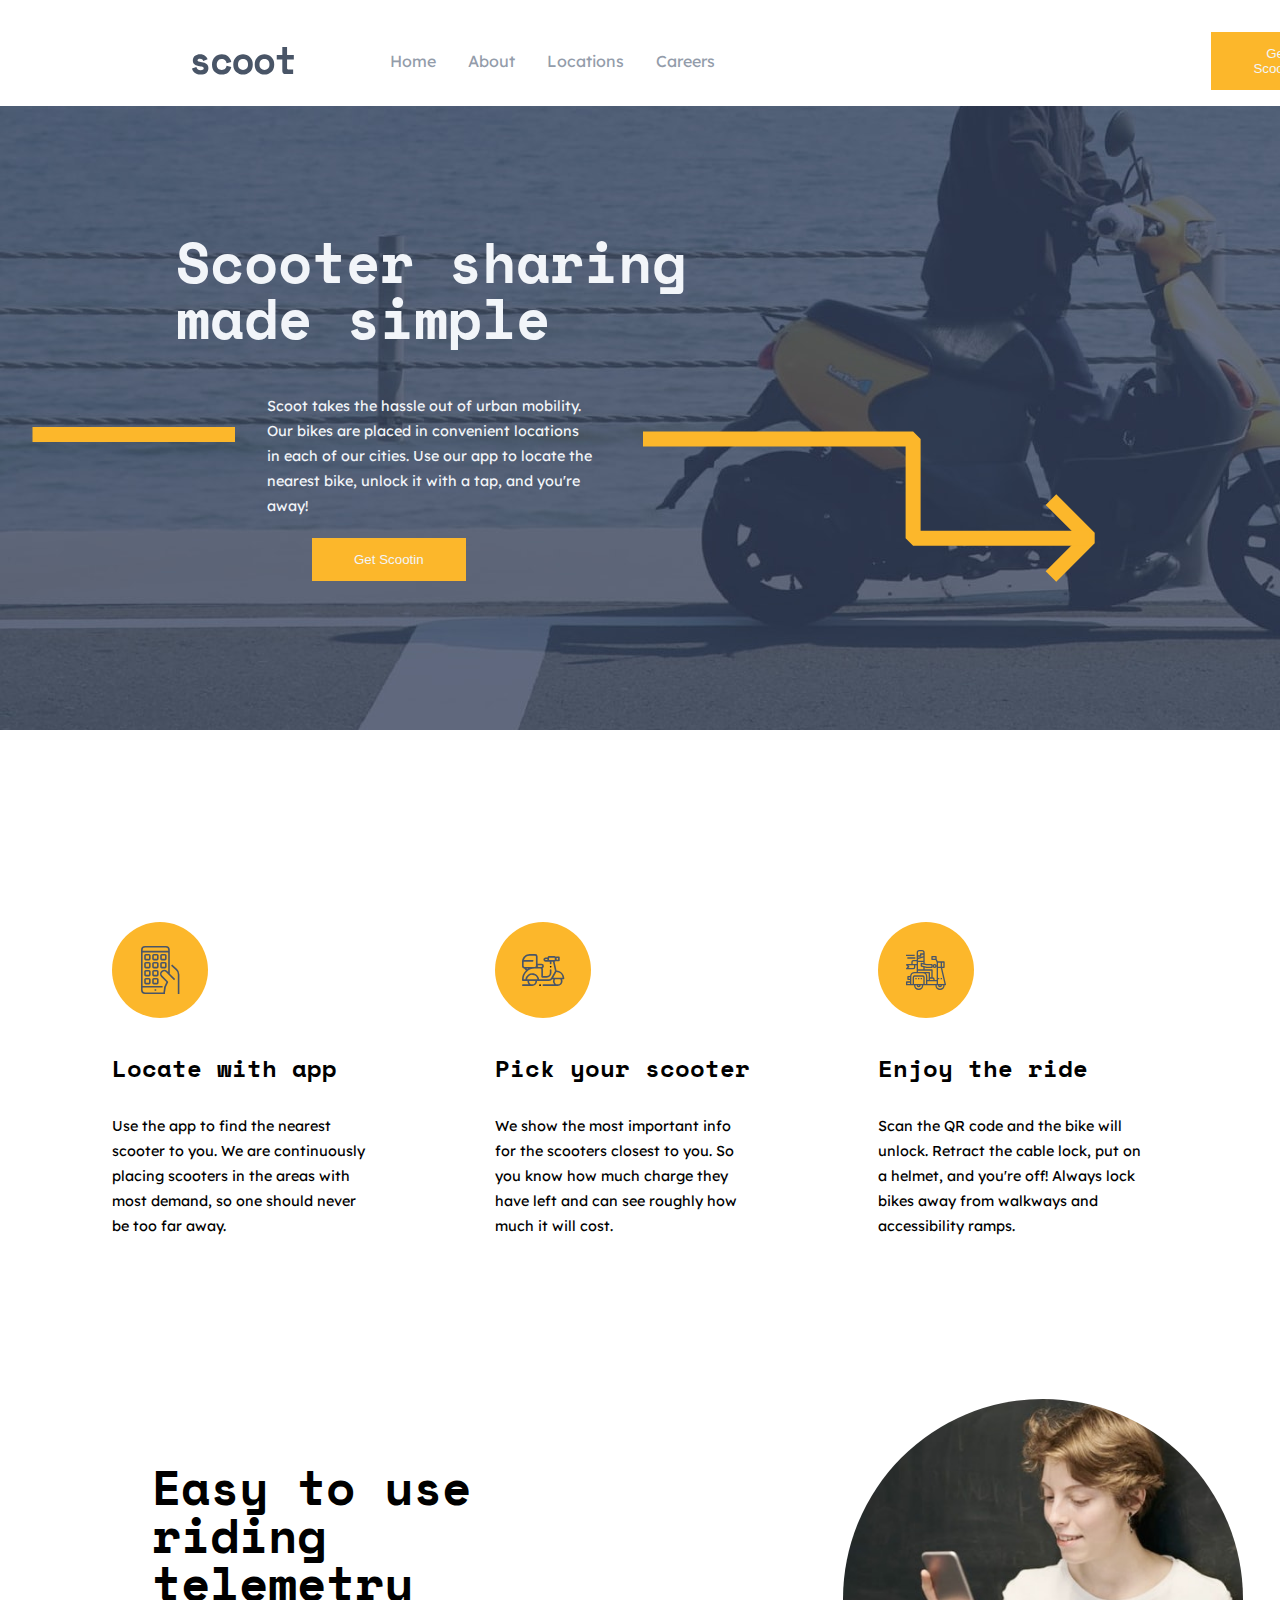
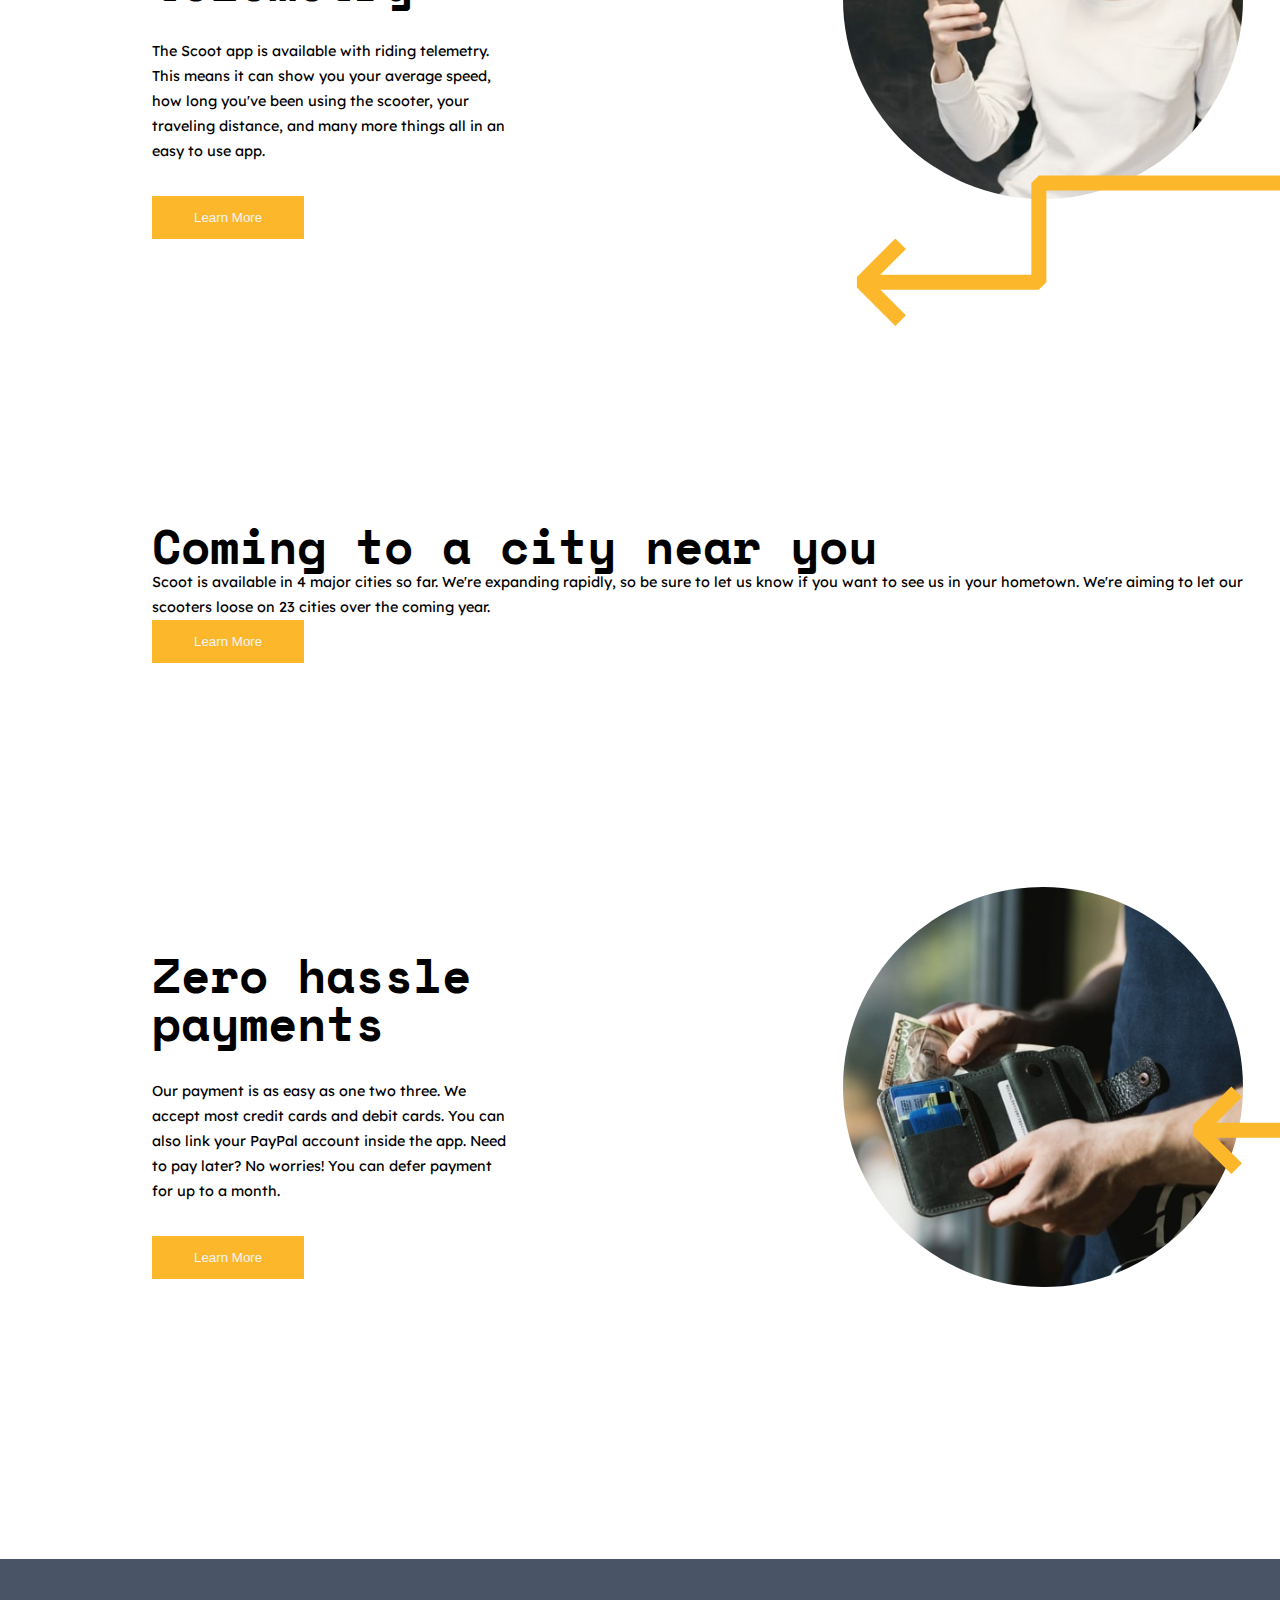
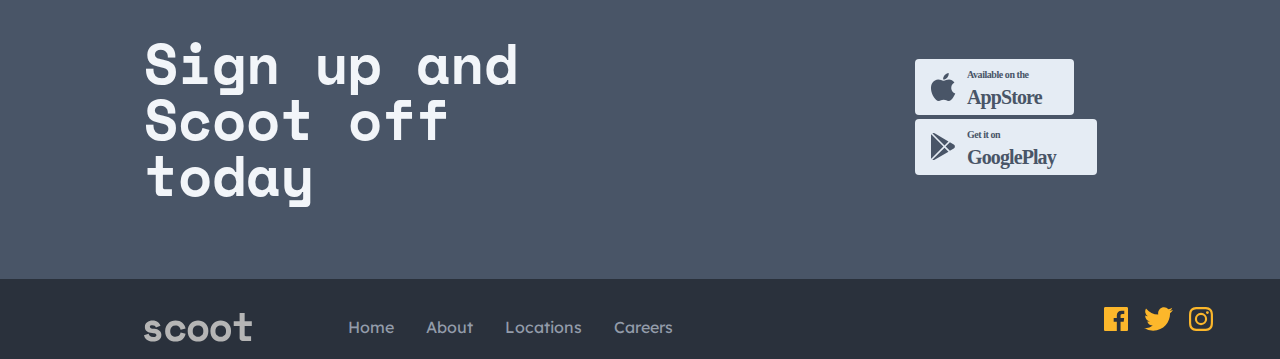
==== index.html @ 96909dad "Continue building Benefits Section" ====
<!DOCTYPE html>
<html lang="en">
  <head>
    <meta charset="UTF-8" />
    <meta name="viewport" content="width=device-width, initial-scale=1.0" />
    <link rel="stylesheet" href="css/style.css" />

    <link
      rel="icon"
      type="image/png"
      sizes="32x32"
      href="./images/favicon-32x32.png"
    />

    <title>Frontend Mentor | Scoot</title>
  </head>
  <body>
    <div class="navigation-container">
      <img src="./assets/logo.svg" alt="logo" />
      <nav>
        <ul>
          <li><a href="index.html">Home</a></li>
          <li><a href="about.html">About</a></li>
          <li><a href="locations.html">Locations</a></li>
          <li><a href="careers.html">Careers</a></li>
        </ul>
      </nav>
      <button>Get Scootin'</button>
    </div>

    <header class="home-page-header">
      <h1>Scooter sharing made simple</h1>

      <div class="steps-paragraph">
        <img class="steps-line" src="./assets/patterns/line.svg" alt="line" />

        <p>
          Scoot takes the hassle out of urban mobility. Our bikes are placed in
          convenient locations in each of our cities. Use our app to locate the
          nearest bike, unlock it with a tap, and you&apos;re away!
        </p>

        <img
          class="steps-arrow"
          src="./assets/patterns/right-arrow.svg"
          alt="right arrow"
        />
      </div>

      <button>Get Scootin</button>

      <img
        class="steps-circles"
        src="./assets/patterns/white-circles.svg"
        alt=""
      />
    </header>

    <section class="steps-section">
      <div class="section-cards">
        <div class="card-1">
          <div class="steps-icon">
            <img src="./assets/icons/locate.svg" alt="locate icon" />
          </div>
          <h4>Locate with app</h4>
          <p>
            Use the app to find the nearest scooter to you. We are continuously
            placing scooters in the areas with most demand, so one should never
            be too far away.
          </p>
        </div>
        <div class="card-2">
          <div class="steps-icon">
            <img src="./assets/icons/scooter.svg" alt="scooter icon" />
          </div>
          <h4>Pick your scooter</h4>
          <p>
            We show the most important info for the scooters closest to you. So
            you know how much charge they have left and can see roughly how much
            it will cost.
          </p>
        </div>
        <div class="card-3">
          <div class="steps-icon">
            <img src="./assets/icons/ride.svg" alt="ride icon" />
          </div>
          <h4>Enjoy the ride</h4>
          <p>
            Scan the QR code and the bike will unlock. Retract the cable lock,
            put on a helmet, and you&apos;re off! Always lock bikes away from
            walkways and accessibility ramps.
          </p>
        </div>
      </div>
    </section>

    <section class="benefits-section">
      <div class="benefit-1">
        <div class="text-left">
          <h2>Easy to use riding telemetry</h2>
          <p>
            The Scoot app is available with riding telemetry. This means it can
            show you your average speed, how long you've been using the scooter,
            your traveling distance, and many more things all in an easy to use
            app.
          </p>
          <button class="benefits-btn">Learn More</button>
        </div>

        <div class="benefits-image-right">
          <img src="./assets/images/telemetry.jpg" alt="Woman using app" />
          <img src="./assets/patterns/circle.svg" alt="" />
        </div>
      </div>

      <div class="benefits-arrow-icon-1">
        <img src="./assets/patterns/left-downward-arrow.svg" alt="Arrow Icon" />
      </div>

      <div class="benefit-2">
        <div class="benefits-image-left"></div>

        <div class="text-right">
          <h2>Coming to a city near you</h2>
          <p>
            Scoot is available in 4 major cities so far. We&apos;re expanding
            rapidly, so be sure to let us know if you want to see us in your
            hometown. We&apos;re aiming to let our scooters loose on 23 cities
            over the coming year.
          </p>
          <button class="benefits-btn">Learn More</button>
        </div>
      </div>
      <div class="benefit-3">
        <div class="text-left">
          <h2>Zero hassle payments</h2>
          <p>
            Our payment is as easy as one two three. We accept most credit cards
            and debit cards. You can also link your PayPal account inside the
            app. Need to pay later? No worries! You can defer payment for up to
            a month.
          </p>
          <button class="benefits-btn">Learn More</button>
        </div>

        <div class="benefits-image-right">
          <img src="./assets/images/payments.jpg" alt="Money in wallet" />
          <img src="./assets/patterns/circle.svg" alt="" />
        </div>
      </div>

      <div class="benefits-arrow-icon-3">
        <img src="./assets/patterns/left-downward-arrow.svg" alt="Arrow Icon" />
      </div>
    </section>

    <section class="sign-up-section">
      <h1>Sign up and Scoot off today</h1>
      <div class="sign-up-links">
        <img src="./assets/icons/app-store.svg" alt="Apple App Store" />
        <img src="./assets/icons/google-play.svg" alt="Google Play" />
      </div>
    </section>

    <footer>
      <div class="footer-navigation-container">
        <img src="./assets/logo.svg" class="filter-white" alt="logo" />

        <div class="footer-nav">
          <ul>
            <li><a href="index.html">Home</a></li>
            <li><a href="about.html">About</a></li>
            <li><a href="locations.html">Locations</a></li>
            <li><a href="careers.html">Careers</a></li>
          </ul>
        </div>
      </div>

      <div class="social">
        <img src="./assets/icons/facebook.svg" alt="facebook" />
        <img src="./assets/icons/twitter.svg" alt="twitter" />
        <img src="./assets/icons/instagram.svg" alt="instagram" />
      </div>
    </footer>
  </body>
</html>

<!-- https://rspatz.github.io/scoot-multi-page-website/ -->
---- css/style.css ----
* {
  margin: 0;
  padding: 0;
}

:root {
  --yellow: #fcb72b;
  --dark-navy: #495567;
  --dim-grey: #939caa;
  --light-grey: #e5ecf4;
  --snow: #f2f5f9;
  --light-yellow: #fff4df;
}

/* Fonts */
@font-face {
  font-family: 'SpaceMono-Bold';
  src: url('../fonts/Space_Mono/SpaceMono-Bold.ttf');
  format: 'true-type';
}

@font-face {
  font-family: 'LexendDeca-Regular';
  src: url('../fonts/Lexend_Deca/static/LexendDeca-Regular.ttf');
  format: 'true-type';
}

/* Base Styles */
h1 {
  font-family: 'SpaceMono-Bold';
  font-size: 3.5rem;
  line-height: 3.5rem;
  character-spacing: -0.15625rem;
  color: var(--snow);
}

h2 {
  font-family: 'SpaceMono-Bold';
  font-size: 3rem;
  line-height: 3rem;
  character-spacing: -0.13375rem;
}

h3 {
  font-family: 'SpaceMono-Bold';
  font-size: 2.5rem;
  line-height: 3rem;
  character-spacing: -0.111875rem;
}

h4 {
  font-family: 'SpaceMono-Bold';
  font-size: 1.5rem;
  line-height: 1.75rem;
  character-spacing: -0.066875rem;
}

p {
  font-family: 'LexendDeca-Regular';
  font-size: 0.9rem;
  line-height: 1.5625rem;
}

/* Buttons */
button {
  background-color: var(--yellow);
  border: 2px solid var(--yellow);
  padding: 0.75rem 2.5rem;
  color: var(--snow);
  transition: all 0.35s;
}

button:hover {
  background-color: #fff;
  border: 2px solid var(--yellow);
  color: var(--yellow);
}

/* Navigation */
.navigation-container {
  display: flex;
  width: 80%;
  margin: 2rem 8rem 1rem 12rem;
  align-items: center;
}

.navigation-container img {
  width: 10%;
  height: 2%;
}

nav ul {
  display: flex;
  width: 90%;
  margin: 0 30rem 0 5rem;
  list-style-type: none;
}

nav a {
  font-family: 'LexendDeca-Regular';
  margin: 0 1rem;
  text-decoration: none;
  color: var(--dim-grey);
}

/* Header: Home Page */
.home-page-header {
  height: 35rem;
  padding: 2rem;
  background: url('../assets/images/home-hero-desktop.jpg') no-repeat 0 0;
  background-position: center;
  background-color: var(--dark-navy);
  overflow: hidden;
}

.home-page-header h1 {
  width: 45%;
  margin: 6rem 0 0 9rem;
}

.home-page-header p {
  height: 0;
  width: 27%;
  margin: 0 0 0 2rem;
  padding: 0;
  color: var(--snow);
}

.steps-paragraph {
  display: flex;
  align-items: center;
  margin: 3rem 0 0 0;
  border: 0;
  height: 0;
}

header button {
  margin: 9rem 0 0 17.5rem;
}

/* About Header */
.about-header {
  display: flex;
  align-items: center;
  padding-left: 12rem;
  height: 10rem;
  background: url('../assets/images/about-hero-desktop.jpg') no-repeat 0 0;
  background-position: center;
  background-color: var(--dark-navy);
  overflow: hidden;
}

.about-header .steps-circles {
  margin: 0 0 0 62rem;
}

/* Careers Header */
.careers-header {
  display: flex;
  align-items: center;
  padding-left: 12rem;
  height: 10rem;
  background: url('../assets/images/careers-locations-hero-desktop.jpg')
    no-repeat 0 0;
  background-position: center;
  background-color: var(--dark-navy);
  overflow: hidden;
}

.careers-header .steps-circles {
  margin: 0 0 0 59rem;
}

/* Locations Header */
.locations-header {
  display: flex;
  align-items: center;
  padding-left: 12rem;
  height: 10rem;
  background: url('../assets/images/careers-locations-hero-desktop.jpg')
    no-repeat 0 0;
  background-position: center;
  background-color: var(--dark-navy);
  overflow: hidden;
}

.locations-header .steps-circles {
  margin: 0 0 0 55rem;
}

/* Steps Section */
.steps-section {
  margin: 10rem 0 10rem 7rem;
}

.section-cards {
  display: flex;
}

.steps-icon {
  margin: 2rem 0;
}

.section-cards h4 {
  margin: 2rem 0;
}

.section-cards p {
  width: 67%;
}

/* Benefits Section */
.benefits-section {
  width: 90%;
  margin: 10rem 20rem 10rem 9.5rem;
  overflow: hidden;
  height: 95rem;
}

.text-left {
  width: 100%;
  margin: 4rem 5rem 0 0;
}

.text-left h2 {
  width: 70%;
}

.text-left p {
  width: 58%;
  margin: 2rem 0;
}

.benefits-btn {
  margin-bottom: 2rem;
}

.benefit-1,
.benefit-2,
.benefit-3 {
  display: flex;
}

.benefit-2,
.benefit-3 {
  margin-top: 12rem;
}

.benefits-image-right {
  display: flex;
  width: 40%;
}

.benefits-image-right img {
  height: 25rem;
  border-radius: 50%;
  margin: 0 3rem;
  margin-left: 0;
}

.benefits-arrow-icon-1 {
  position: relative;
  margin: -6rem 0 0 44rem;
}

/* .benefits-arrow-icon-2 {
  position: relative;
  margin: -6rem 0 0 44rem;
} */

.benefits-arrow-icon-3 {
  position: relative;
  margin: -18rem 0 0 65rem;
}

/* Arrows */
.steps-arrow {
  margin: 14rem 0 0 3rem;
}

.steps-line {
  margin-top: 5rem;
}

/* Circles */
.steps-circles {
  margin: 0 0 0 83rem;
  height: 3rem;
}

/* Sign-Up Section */
.sign-up-section {
  display: flex;
  align-items: center;
  height: 20rem;
  margin-top: 15rem;
  background: var(--dark-navy);
}

.sign-up-section h1 {
  width: 39%;
  margin: 0 18rem 0 9rem;
}

.sign-up-section img {
  margin-right: 1rem;
}

/* Footer */
footer {
  display: flex;
  align-items: center;
  height: 5rem;
  background-color: #2a313c;
}

.footer-navigation-container {
  display: flex;
  width: 75%;
  margin: 2rem 0 1rem 9rem;
  align-items: center;
}

.footer-nav ul {
  display: flex;
  width: 90%;
  margin: 0 25rem 0 5rem;
  list-style-type: none;
}

.footer-nav a {
  font-family: 'LexendDeca-Regular';
  margin: 0 1rem;
  text-decoration: none;
  color: var(--dim-grey);
}

.filter-white {
  filter: invert(99%) sepia(14%) saturate(1%) hue-rotate(178deg)
    brightness(103%) contrast(100%);
}

.social {
  display: flex;
  height: 1.5rem;
}

.social img {
  margin-right: 1rem;
}
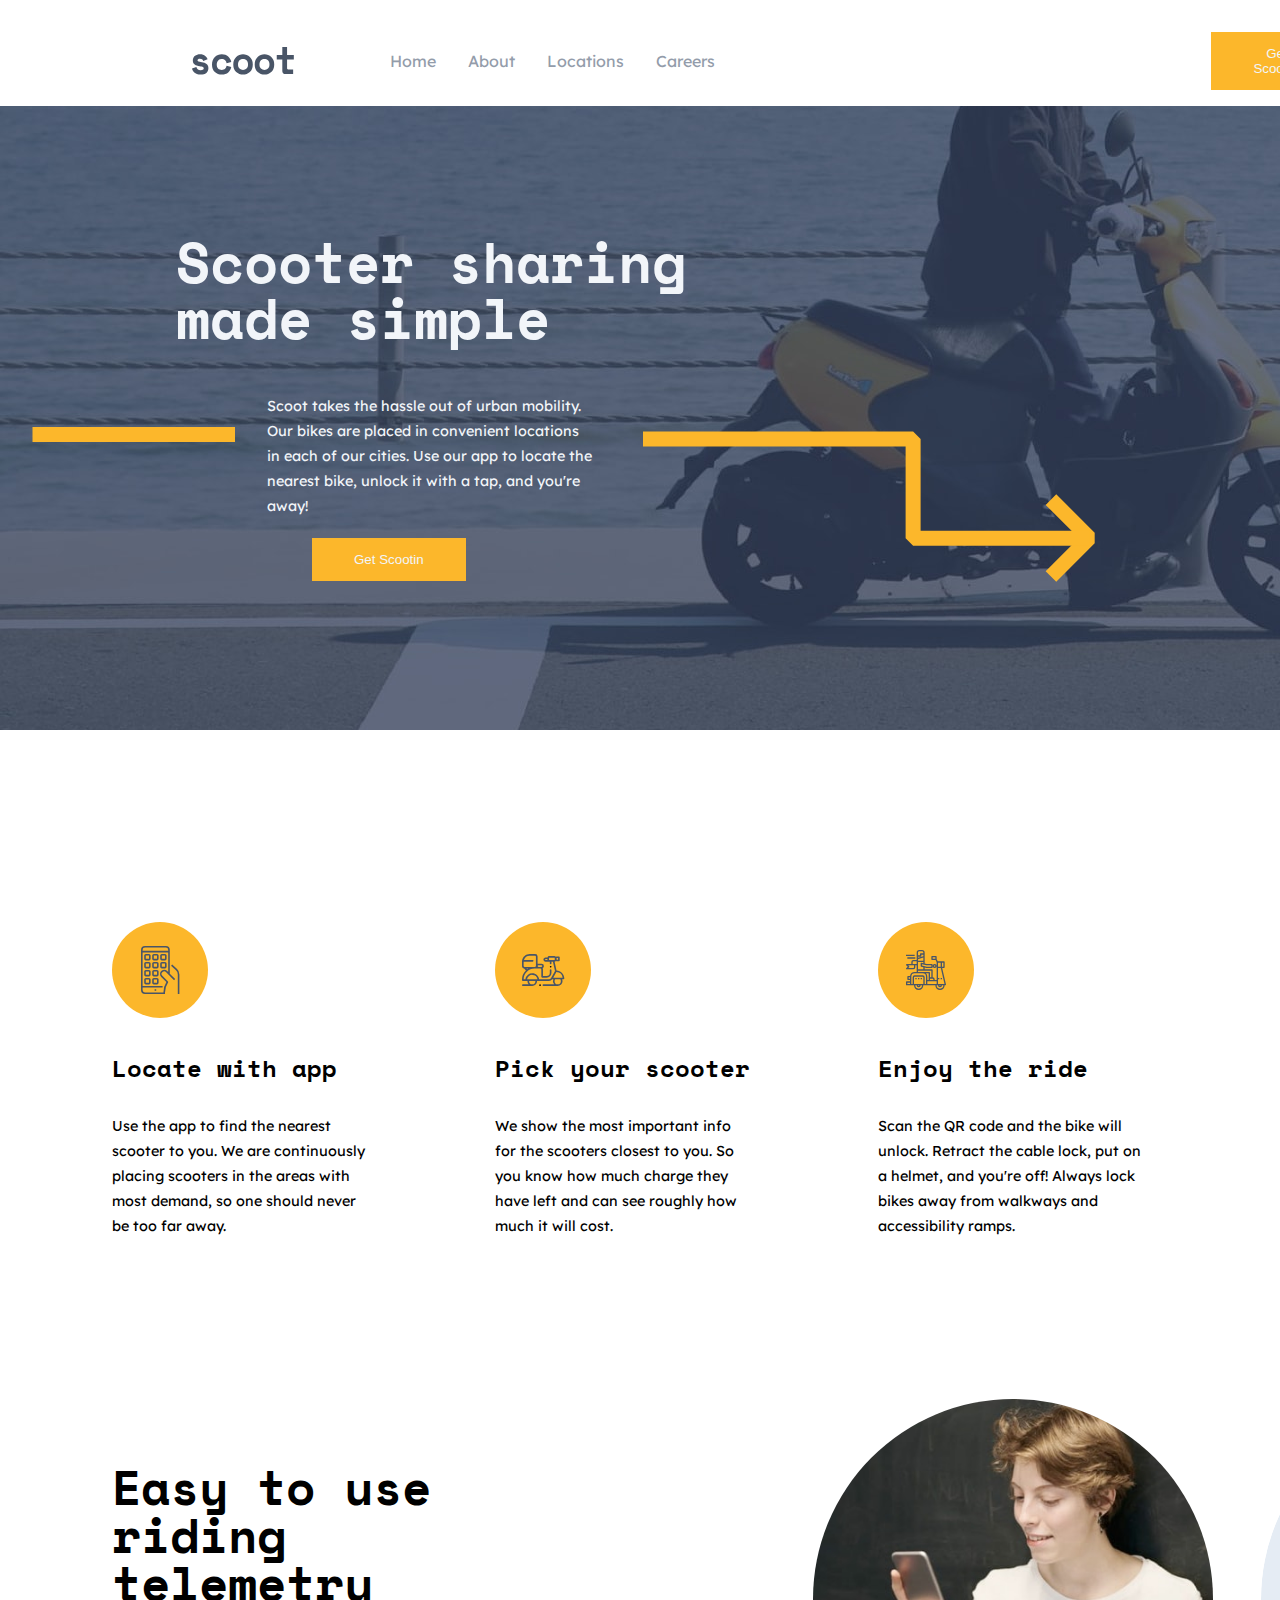
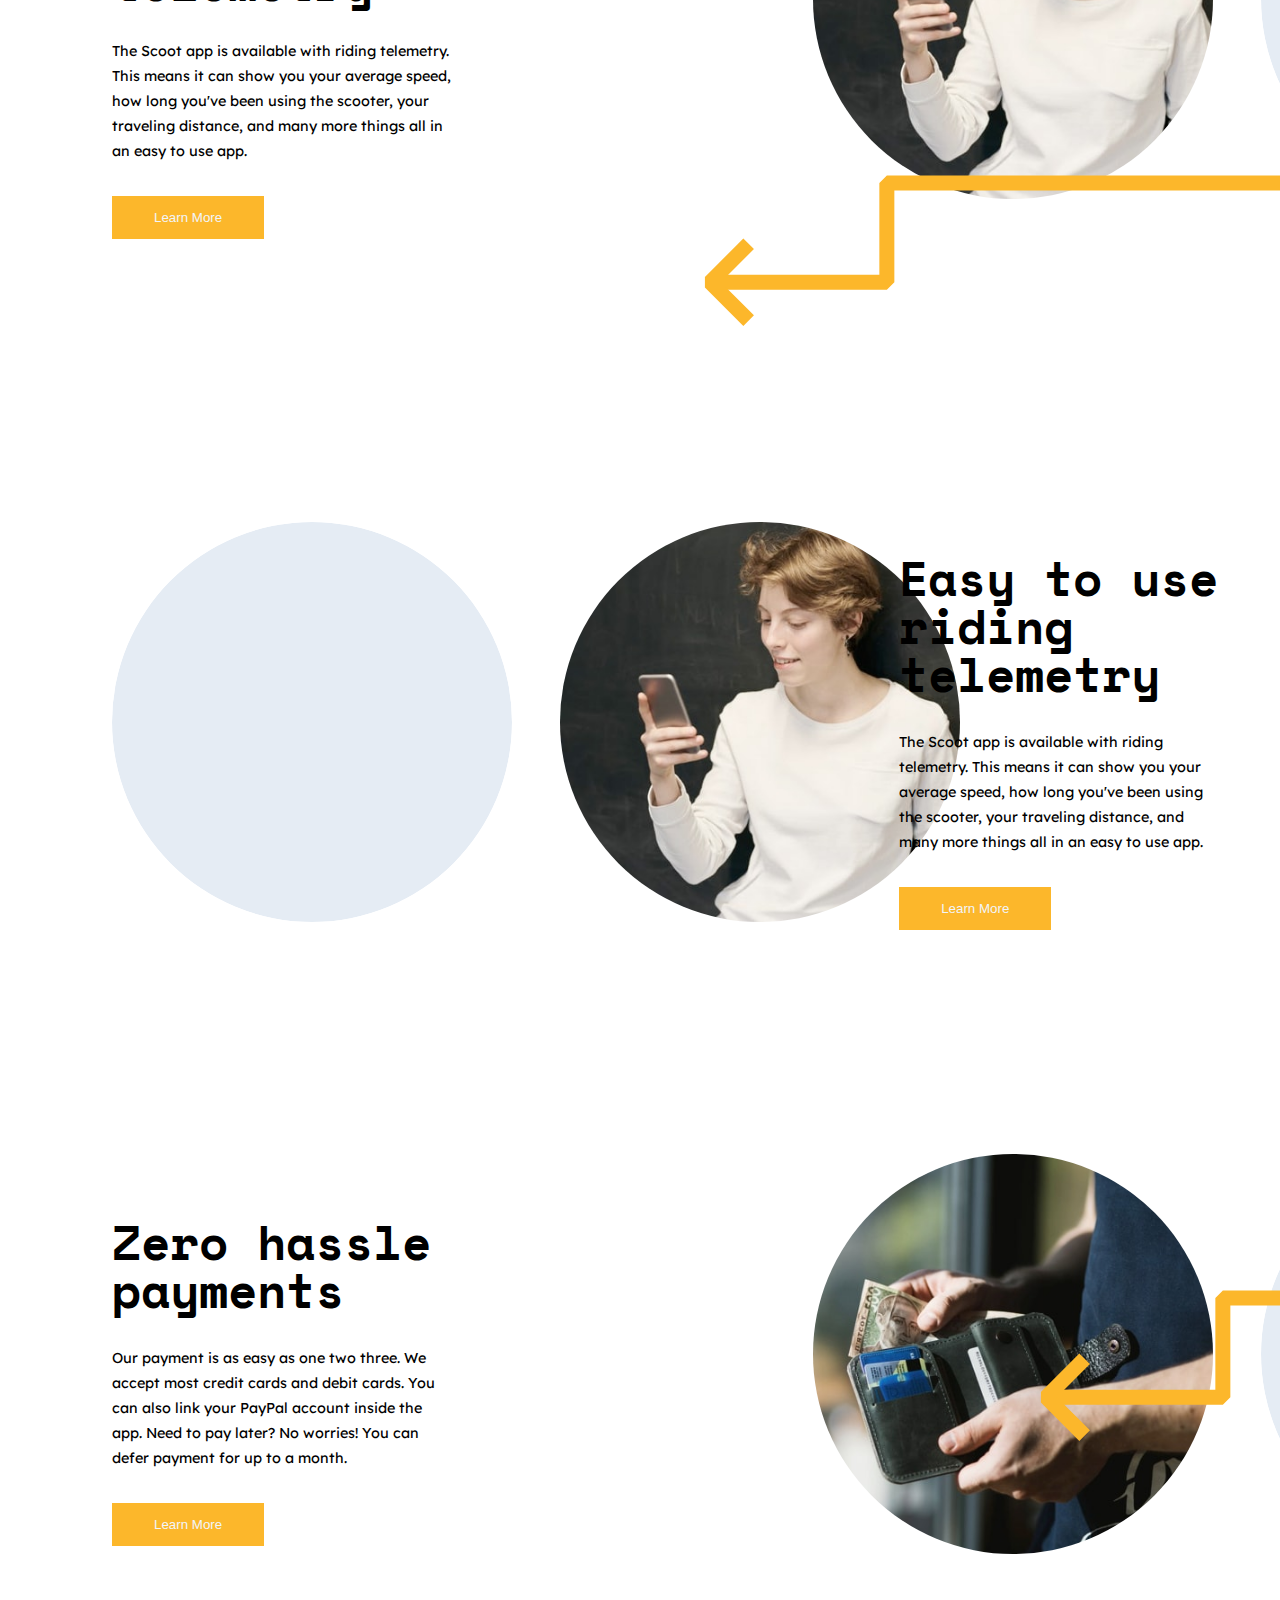
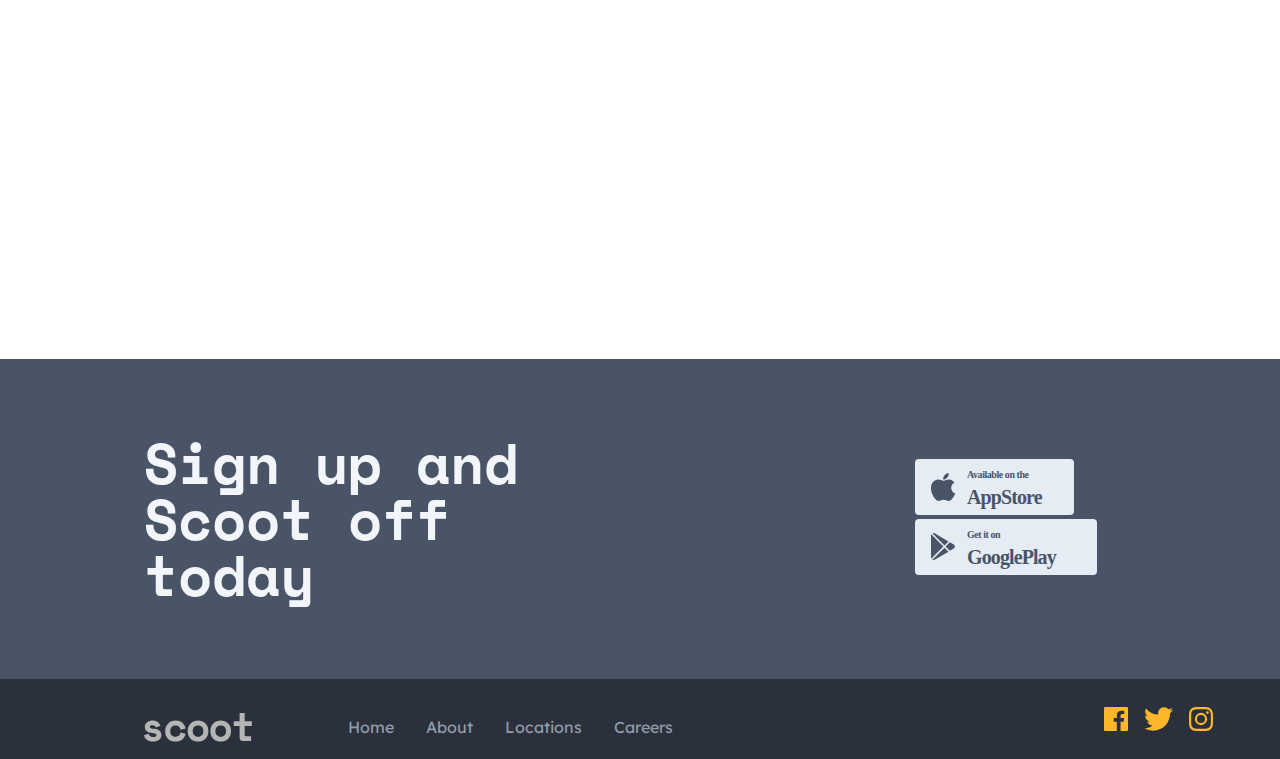
==== commit f61a25c2: "Begin building benefit-2 section in index.html" ====
--- a/index.html
+++ b/index.html
@@ -109,7 +109,7 @@
 
         <div class="benefits-image-right">
           <img src="./assets/images/telemetry.jpg" alt="Woman using app" />
-          <img src="./assets/patterns/circle.svg" alt="" />
+          <img src="./assets/patterns/circle.svg" alt="Circle" />
         </div>
       </div>
 
@@ -118,7 +118,27 @@
       </div>
 
       <div class="benefit-2">
-        <div class="benefits-image-left"></div>
+        <div class="text-right">
+          <h2>Easy to use riding telemetry</h2>
+          <p>
+            The Scoot app is available with riding telemetry. This means it can
+            show you your average speed, how long you've been using the scooter,
+            your traveling distance, and many more things all in an easy to use
+            app.
+          </p>
+          <button class="benefits-btn">Learn More</button>
+        </div>
+
+        <div class="benefits-image-left">
+          <img src="./assets/patterns/circle.svg" alt="Circle" />
+          <img src="./assets/images/telemetry.jpg" alt="Woman using app" />          
+        </div>
+      </div>
+
+        <!-- <div class="benefits-image-left">
+          <img src="./assets/patterns/circle.svg" alt="Circle" />
+          <img src="./assets/images/near-you.jpg" alt="City" />
+        </div>
 
         <div class="text-right">
           <h2>Coming to a city near you</h2>
@@ -129,7 +149,7 @@
             over the coming year.
           </p>
           <button class="benefits-btn">Learn More</button>
-        </div>
+        </div> -->
       </div>
       <div class="benefit-3">
         <div class="text-left">
@@ -145,7 +165,7 @@
 
         <div class="benefits-image-right">
           <img src="./assets/images/payments.jpg" alt="Money in wallet" />
-          <img src="./assets/patterns/circle.svg" alt="" />
+          <img src="./assets/patterns/circle.svg" alt="Circle" />
         </div>
       </div>
 
--- a/css/style.css
+++ b/css/style.css
@@ -211,10 +211,10 @@
 
 /* Benefits Section */
 .benefits-section {
-  width: 90%;
-  margin: 10rem 20rem 10rem 9.5rem;
-  overflow: hidden;
-  height: 95rem;
+  width: 100%;
+  margin: 10rem 20rem 10rem 0;
+  overflow: hidden;
+  height: 120rem;
 }
 
 .text-left {
@@ -223,11 +223,25 @@
 }
 
 .text-left h2 {
-  width: 70%;
+  width: 65%;
 }
 
 .text-left p {
-  width: 58%;
+  width: 55%;
+  margin: 2rem 0;
+}
+
+.benefit-2 .text-right {
+  width: 100%;
+  margin: 2rem 0 0 20rem;
+}
+
+.benefit-2 .text-right h2 {
+  width: 90%;
+}
+
+.benefit-2 .text-right p {
+  width: 80%;
   margin: 2rem 0;
 }
 
@@ -239,6 +253,11 @@
 .benefit-2,
 .benefit-3 {
   display: flex;
+  padding: 0 0 0 7rem;
+}
+
+.benefit-2 {
+  flex-direction: row-reverse;
 }
 
 .benefit-2,
@@ -258,6 +277,18 @@
   margin-left: 0;
 }
 
+.benefits-image-left {
+  display: flex;
+  width: 40%;
+}
+
+.benefits-image-left img {
+  height: 25rem;
+  border-radius: 50%;
+  margin: 0 3rem 0 0;
+  margin-left: 0;
+}
+
 .benefits-arrow-icon-1 {
   position: relative;
   margin: -6rem 0 0 44rem;
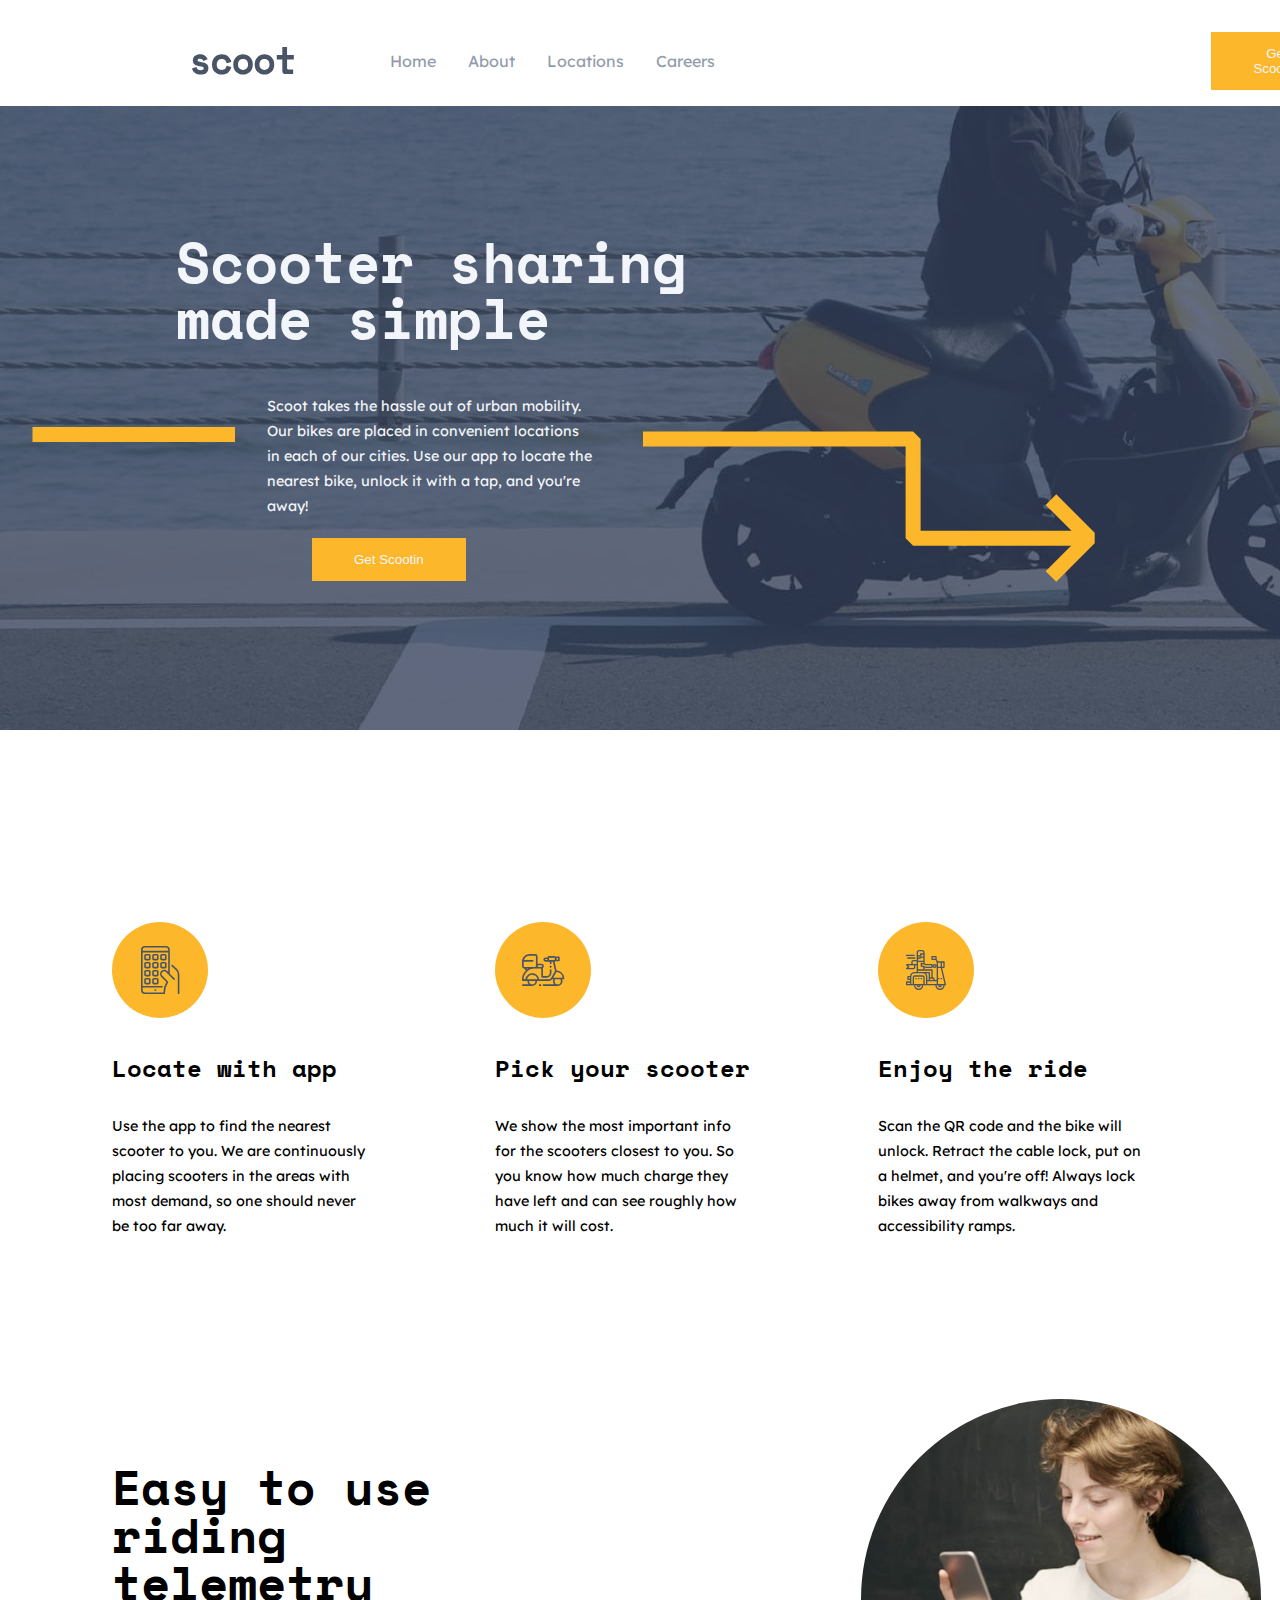
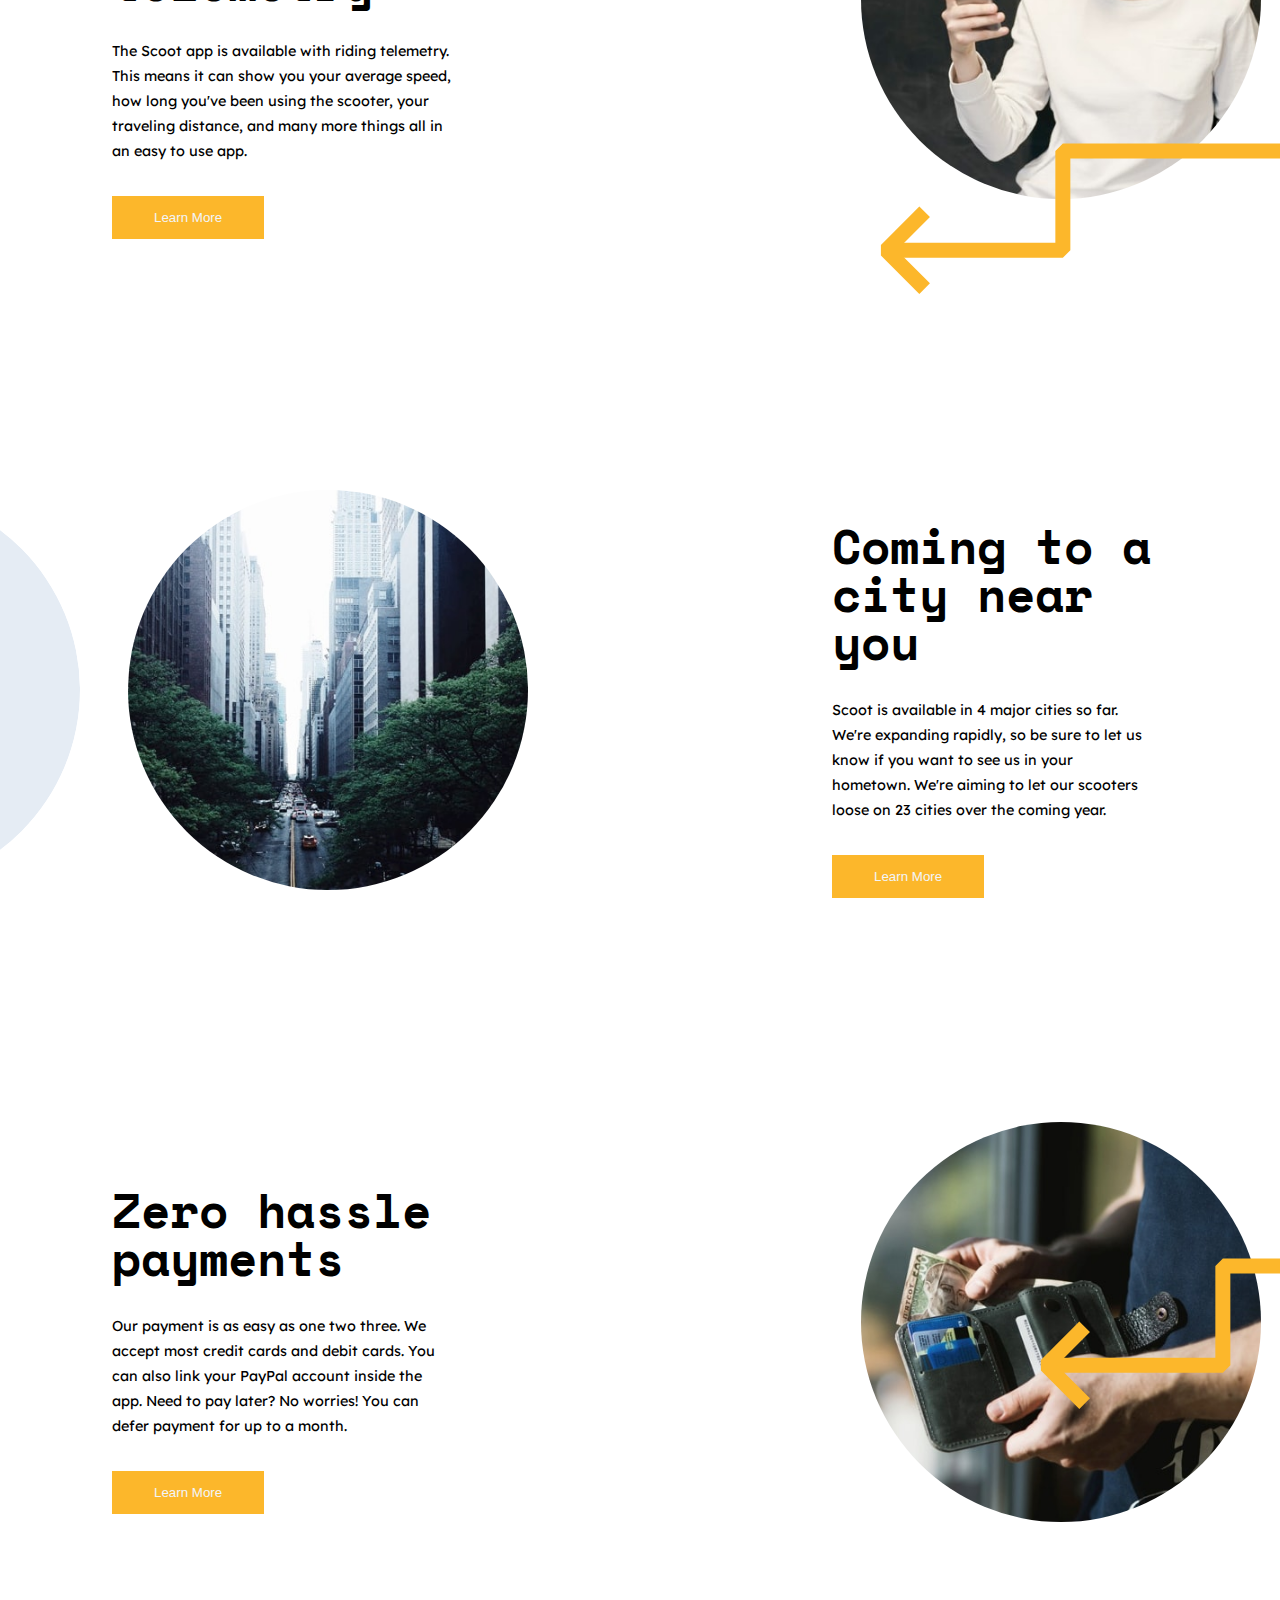
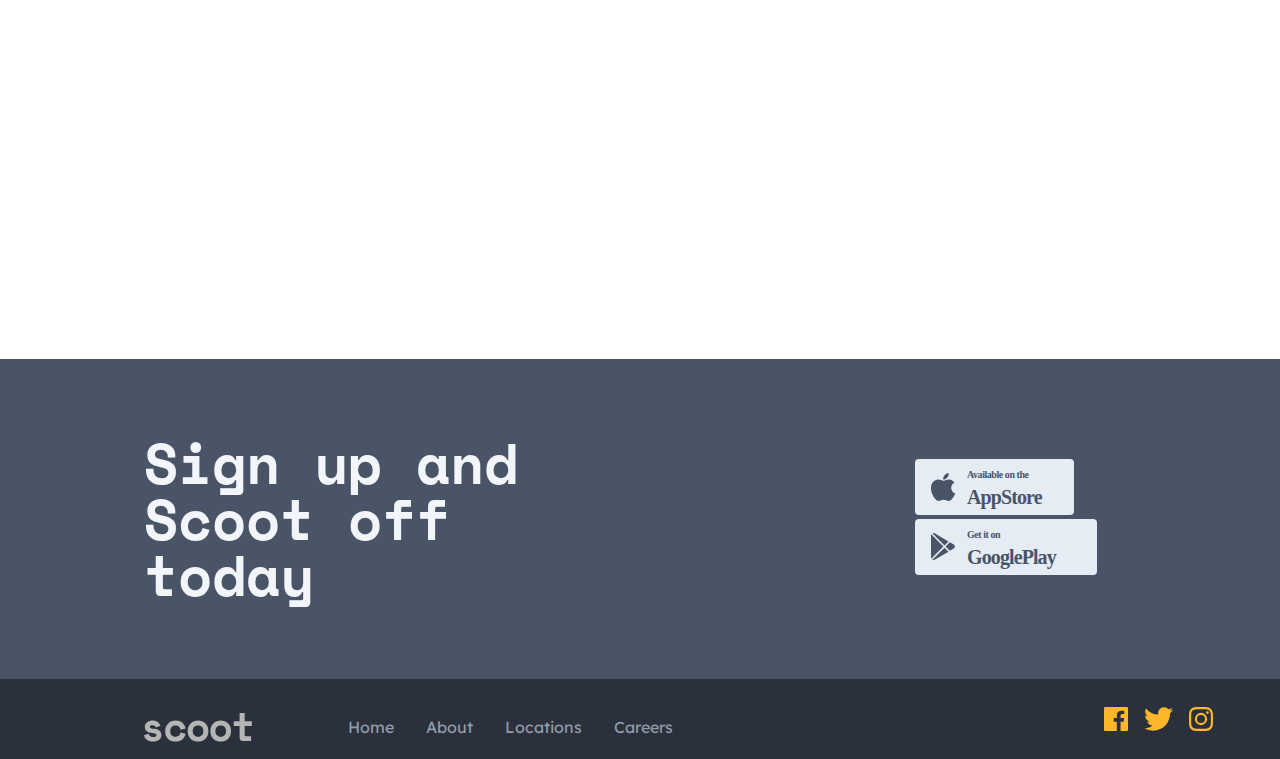
==== commit 9adc2d88: "Complete benefit-2 from index.html" ====
--- a/index.html
+++ b/index.html
@@ -118,7 +118,22 @@
       </div>
 
       <div class="benefit-2">
+        <div class="benefits-image-left">
+          <img src="./assets/patterns/circle.svg" alt="Circle" />
+          <img src="./assets/images/near-you.jpg" alt="City" />
+        </div>
+
         <div class="text-right">
+          <h2>Coming to a city near you</h2>
+          <p>
+            Scoot is available in 4 major cities so far. We&apos;re expanding
+            rapidly, so be sure to let us know if you want to see us in your
+            hometown. We&apos;re aiming to let our scooters loose on 23 cities
+            over the coming year.
+          </p>
+          <button class="benefits-btn">Learn More</button>
+        </div>
+        <!-- <div class="text-right">
           <h2>Easy to use riding telemetry</h2>
           <p>
             The Scoot app is available with riding telemetry. This means it can
@@ -132,24 +147,10 @@
         <div class="benefits-image-left">
           <img src="./assets/patterns/circle.svg" alt="Circle" />
           <img src="./assets/images/telemetry.jpg" alt="Woman using app" />          
-        </div>
-      </div>
-
-        <!-- <div class="benefits-image-left">
-          <img src="./assets/patterns/circle.svg" alt="Circle" />
-          <img src="./assets/images/near-you.jpg" alt="City" />
-        </div>
-
-        <div class="text-right">
-          <h2>Coming to a city near you</h2>
-          <p>
-            Scoot is available in 4 major cities so far. We&apos;re expanding
-            rapidly, so be sure to let us know if you want to see us in your
-            hometown. We&apos;re aiming to let our scooters loose on 23 cities
-            over the coming year.
-          </p>
-          <button class="benefits-btn">Learn More</button>
         </div> -->
+      </div>
+
+        
       </div>
       <div class="benefit-3">
         <div class="text-left">
--- a/css/style.css
+++ b/css/style.css
@@ -211,8 +211,6 @@
 
 /* Benefits Section */
 .benefits-section {
-  width: 100%;
-  margin: 10rem 20rem 10rem 0;
   overflow: hidden;
   height: 120rem;
 }
@@ -231,17 +229,17 @@
   margin: 2rem 0;
 }
 
-.benefit-2 .text-right {
+.text-right {
   width: 100%;
-  margin: 2rem 0 0 20rem;
-}
-
-.benefit-2 .text-right h2 {
-  width: 90%;
-}
-
-.benefit-2 .text-right p {
+  margin: 2rem 0 0 40rem;
+}
+
+.text-right h2 {
   width: 80%;
+}
+
+.text-right p {
+  width: 72%;
   margin: 2rem 0;
 }
 
@@ -250,14 +248,16 @@
 }
 
 .benefit-1,
-.benefit-2,
 .benefit-3 {
   display: flex;
   padding: 0 0 0 7rem;
 }
 
 .benefit-2 {
-  flex-direction: row-reverse;
+  display: flex;
+  justify-content: space-between;
+  padding: 0 7rem 0 0;
+  width: 100%;
 }
 
 .benefit-2,
@@ -274,24 +274,24 @@
   height: 25rem;
   border-radius: 50%;
   margin: 0 3rem;
-  margin-left: 0;
+  margin-right: 0;
 }
 
 .benefits-image-left {
   display: flex;
   width: 40%;
+  margin-left: -20rem;
 }
 
 .benefits-image-left img {
   height: 25rem;
   border-radius: 50%;
   margin: 0 3rem 0 0;
-  margin-left: 0;
 }
 
 .benefits-arrow-icon-1 {
   position: relative;
-  margin: -6rem 0 0 44rem;
+  margin: -8rem 0 0 55rem;
 }
 
 /* .benefits-arrow-icon-2 {
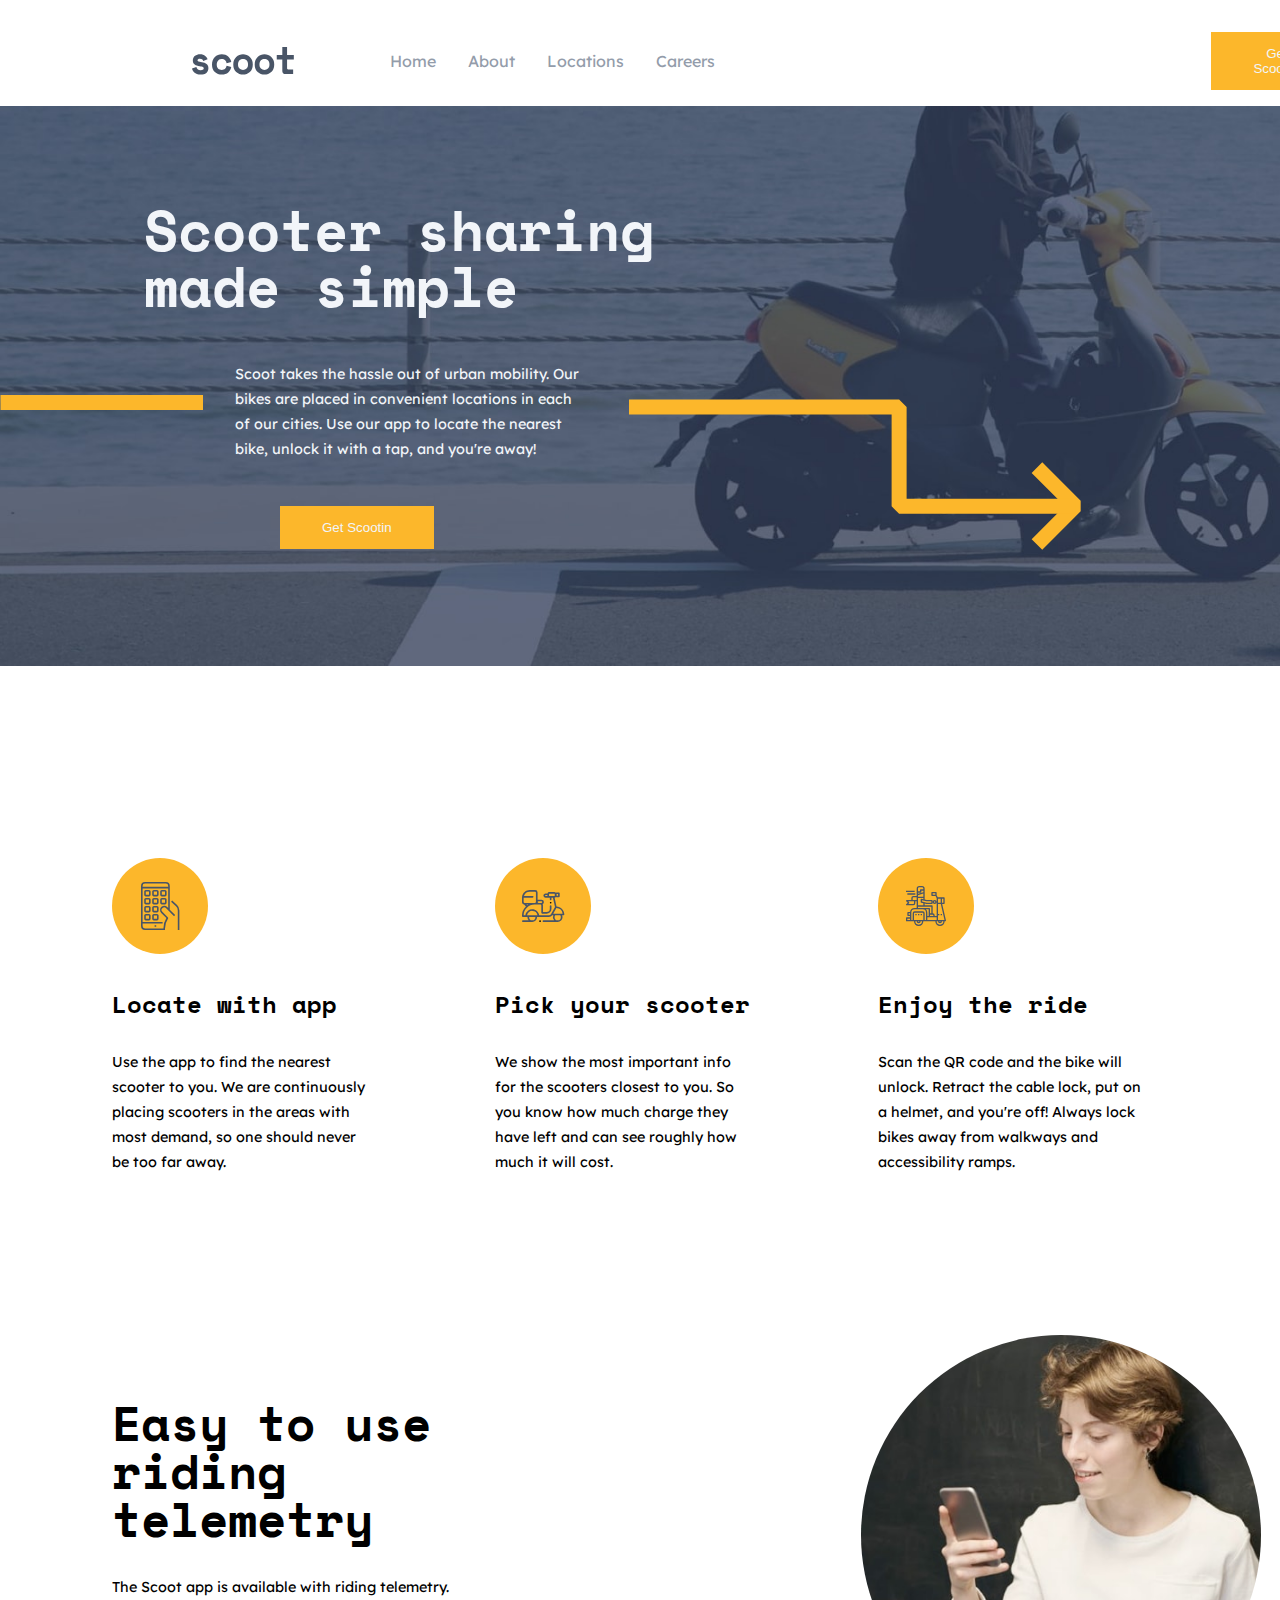
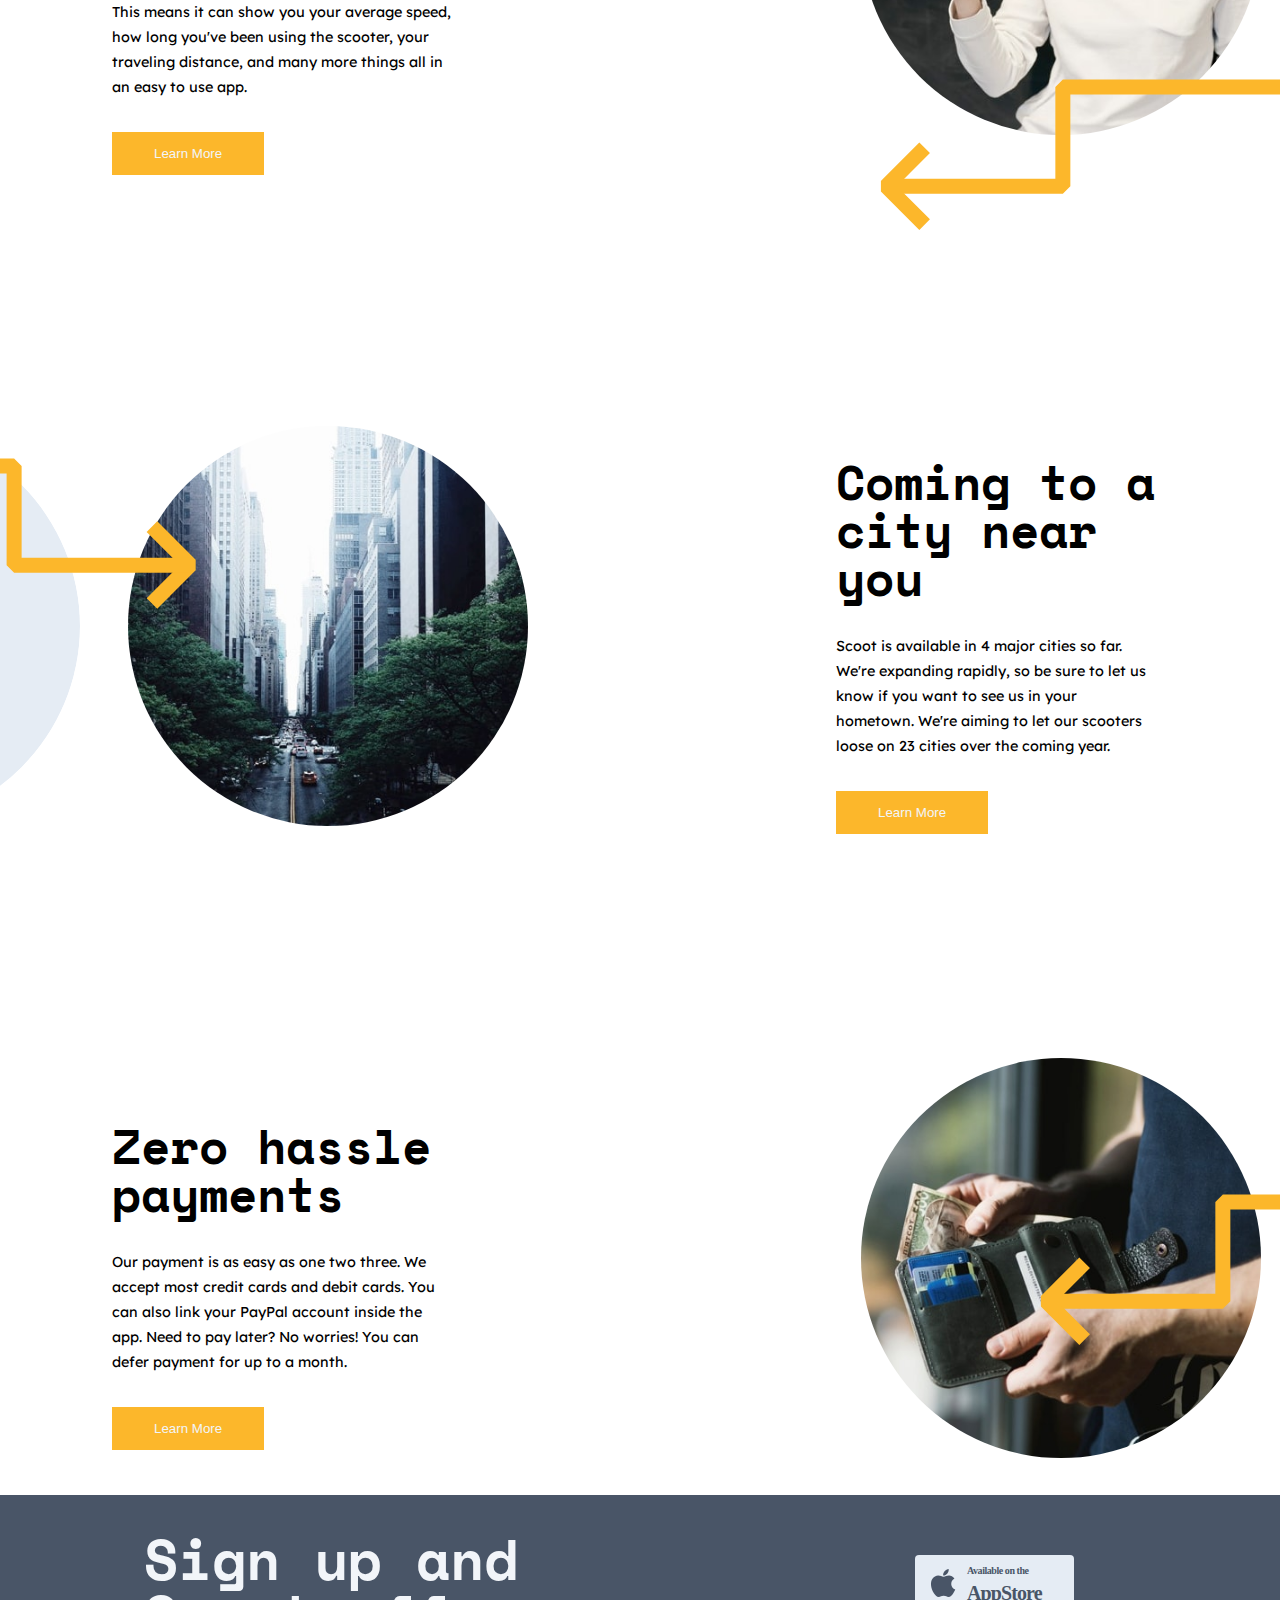
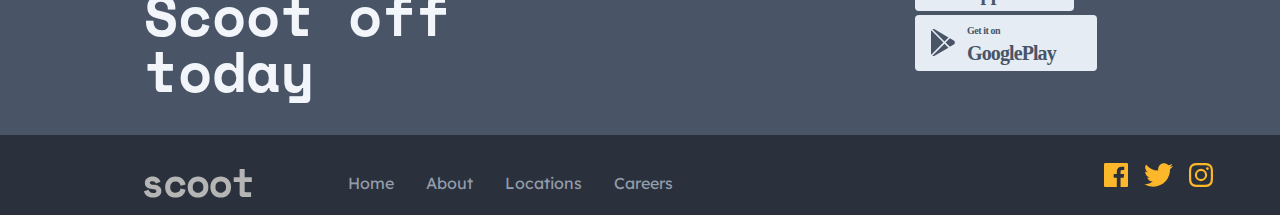
==== commit f95d0839: "Update benefits-2" ====
--- a/index.html
+++ b/index.html
@@ -123,6 +123,10 @@
           <img src="./assets/images/near-you.jpg" alt="City" />
         </div>
 
+        <div class="benefits-arrow-icon-2">
+          <img src="./assets/patterns/right-arrow.svg" alt="Arrow Icon" />
+        </div>
+
         <div class="text-right">
           <h2>Coming to a city near you</h2>
           <p>
--- a/css/style.css
+++ b/css/style.css
@@ -106,9 +106,9 @@
 /* Header: Home Page */
 .home-page-header {
   height: 35rem;
-  padding: 2rem;
   background: url('../assets/images/home-hero-desktop.jpg') no-repeat 0 0;
   background-position: center;
+  background-size: cover;
   background-color: var(--dark-navy);
   overflow: hidden;
 }
@@ -212,7 +212,7 @@
 /* Benefits Section */
 .benefits-section {
   overflow: hidden;
-  height: 120rem;
+  height: 110rem;
 }
 
 .text-left {
@@ -294,10 +294,10 @@
   margin: -8rem 0 0 55rem;
 }
 
-/* .benefits-arrow-icon-2 {
+.benefits-arrow-icon-2 {
   position: relative;
-  margin: -6rem 0 0 44rem;
-} */
+  margin: 2rem 0 0 -28rem;
+}
 
 .benefits-arrow-icon-3 {
   position: relative;
@@ -323,8 +323,7 @@
 .sign-up-section {
   display: flex;
   align-items: center;
-  height: 20rem;
-  margin-top: 15rem;
+  height: 15rem;
   background: var(--dark-navy);
 }
 
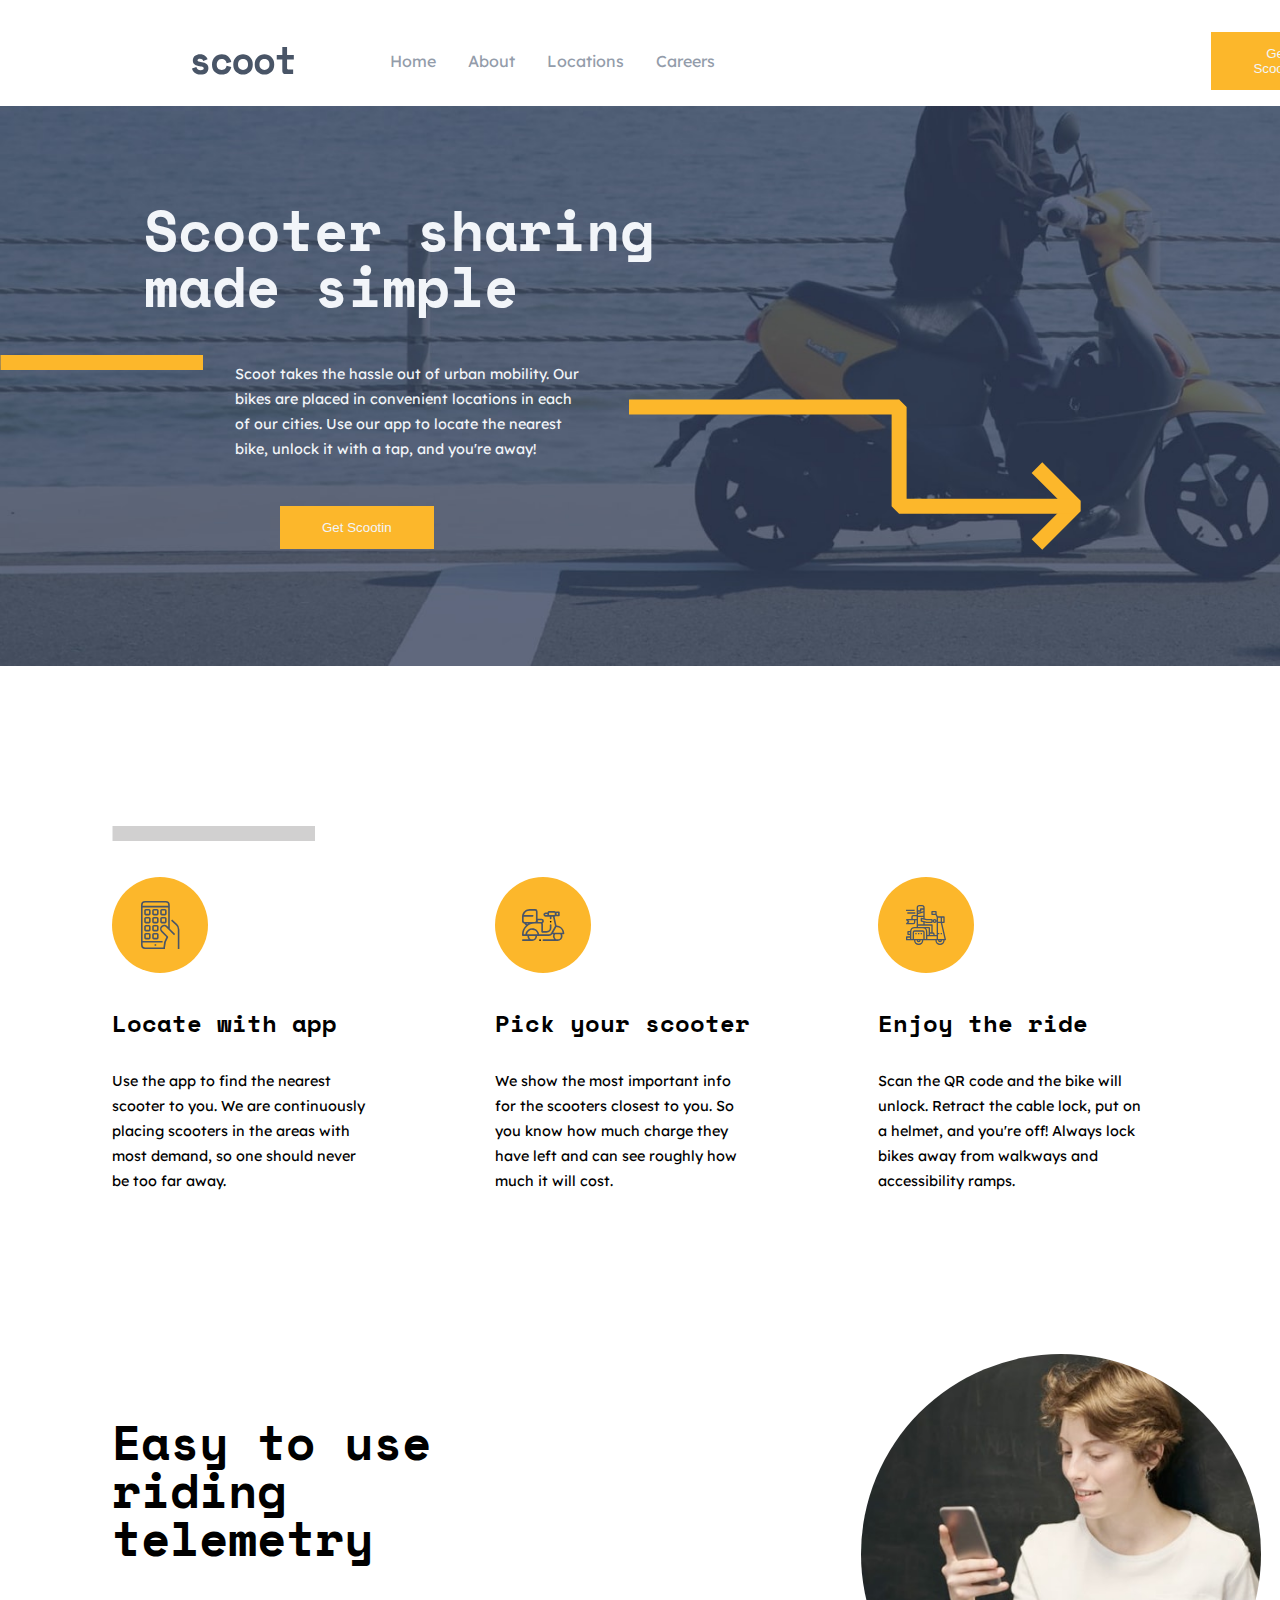
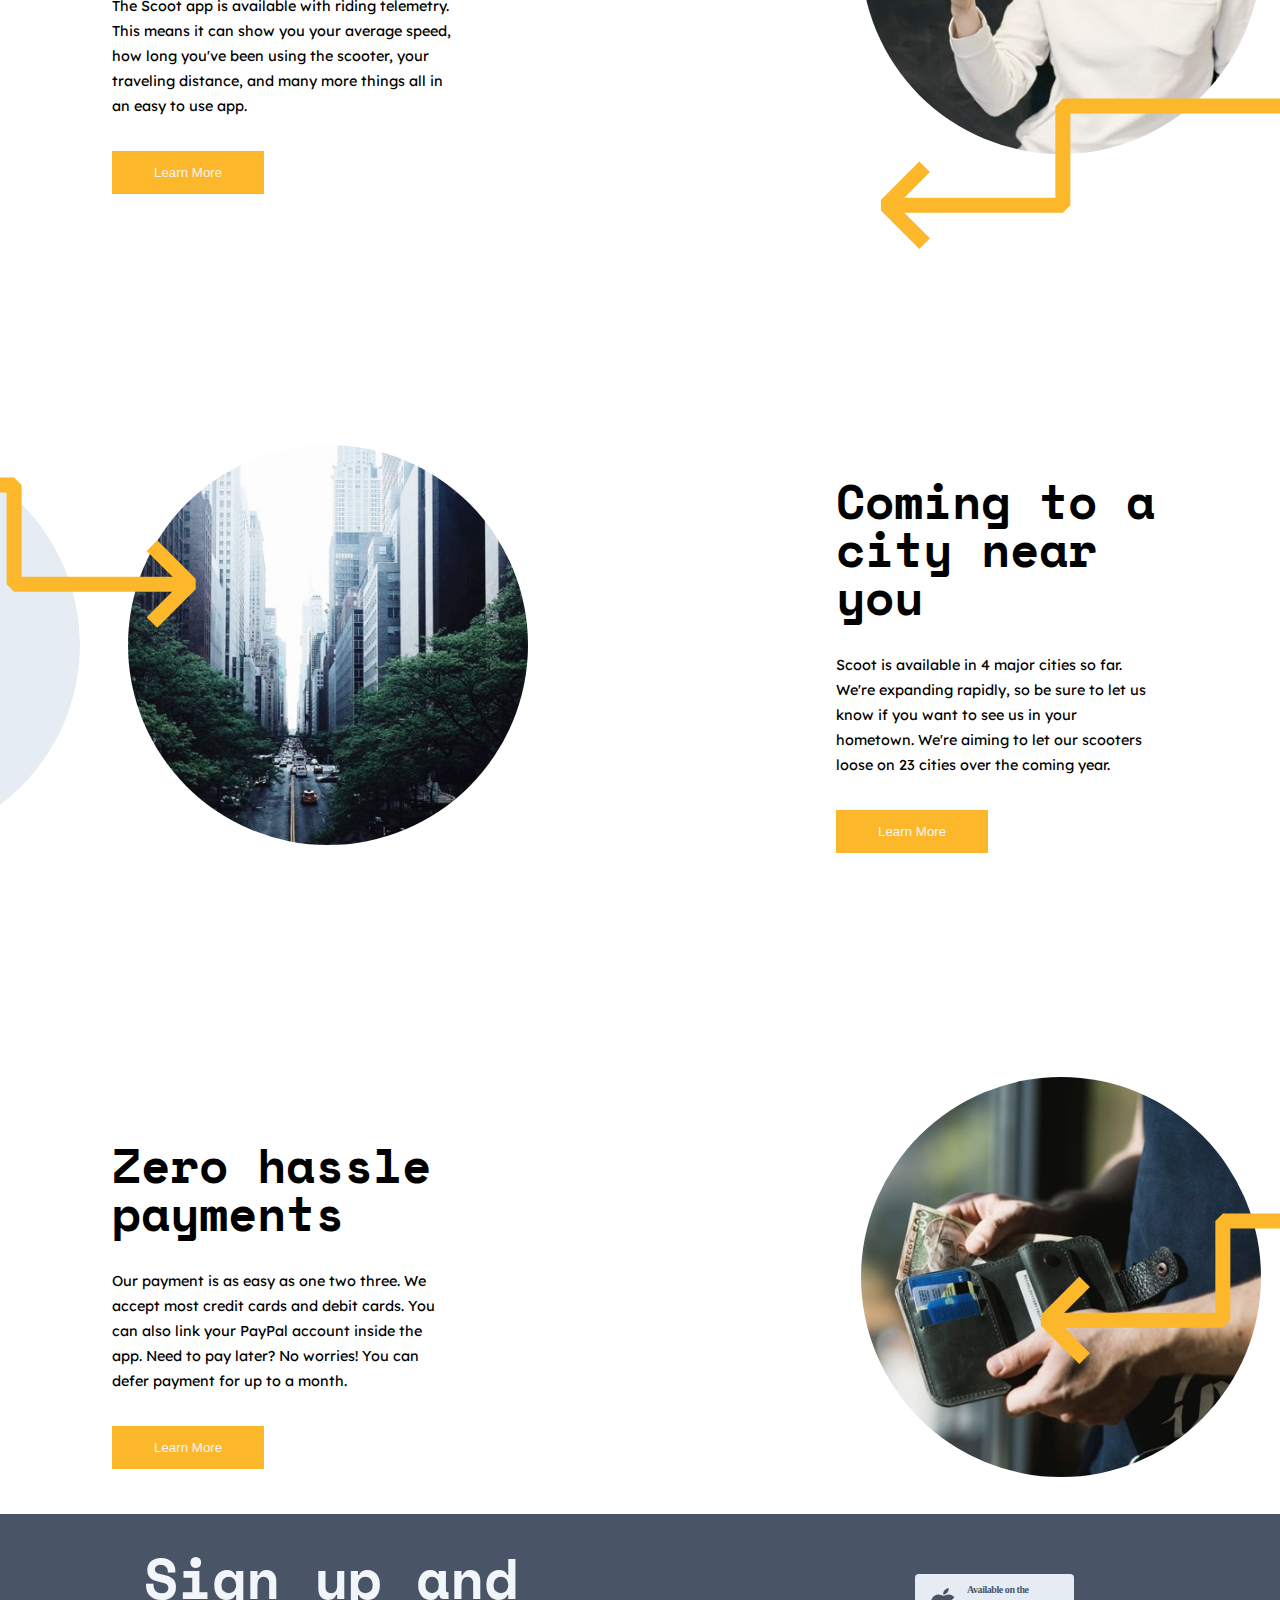
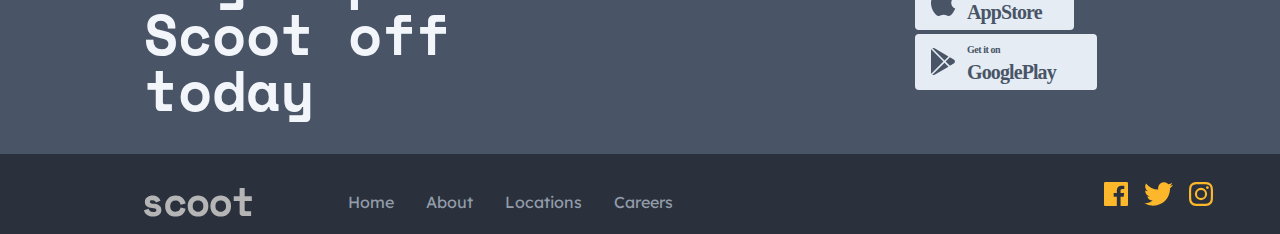
==== commit fca21b0b: "Begin building mobile version of index.html" ====
--- a/index.html
+++ b/index.html
@@ -57,6 +57,9 @@
     </header>
 
     <section class="steps-section">
+      <div class="steps-background">
+        <img src="./assets/patterns/line.svg" alt="Background Line">
+      </div>
       <div class="section-cards">
         <div class="card-1">
           <div class="steps-icon">
--- a/css/style.css
+++ b/css/style.css
@@ -209,6 +209,34 @@
   width: 67%;
 }
 
+/* Steps Section Mobile */
+@media only screen and (max-width: 600px) {
+  .steps-section {
+    margin: 10rem 0;
+  }
+
+  .section-cards {
+    flex-direction: column;
+  }
+
+  .steps-icon {
+    width: 15%;
+    margin: 4rem auto;
+    margin-bottom: 2rem;
+  }
+
+  .section-cards h4 {
+    width: 75%;
+    margin: 2rem 7rem;
+  }
+
+  .section-cards p {
+    text-align: center;
+    width: 67%;
+    margin: 0 5rem;
+  }
+}
+
 /* Benefits Section */
 .benefits-section {
   overflow: hidden;
@@ -309,14 +337,24 @@
   margin: 14rem 0 0 3rem;
 }
 
-.steps-line {
-  margin-top: 5rem;
+.steps-background {
+  filter: invert(99%) sepia(14%) saturate(1%) hue-rotate(178deg)
+    brightness(103%) contrast(100%);
+  opacity: 25%;
+  length: 2000px;
 }
 
 /* Circles */
 .steps-circles {
-  margin: 0 0 0 83rem;
+  margin: 0 0 0 85rem;
   height: 3rem;
+}
+
+/* Circles: Mobile */
+@media only screen and (max-width: 600px) {
+  .steps-circles {
+    display: none;
+  }
 }
 
 /* Sign-Up Section */
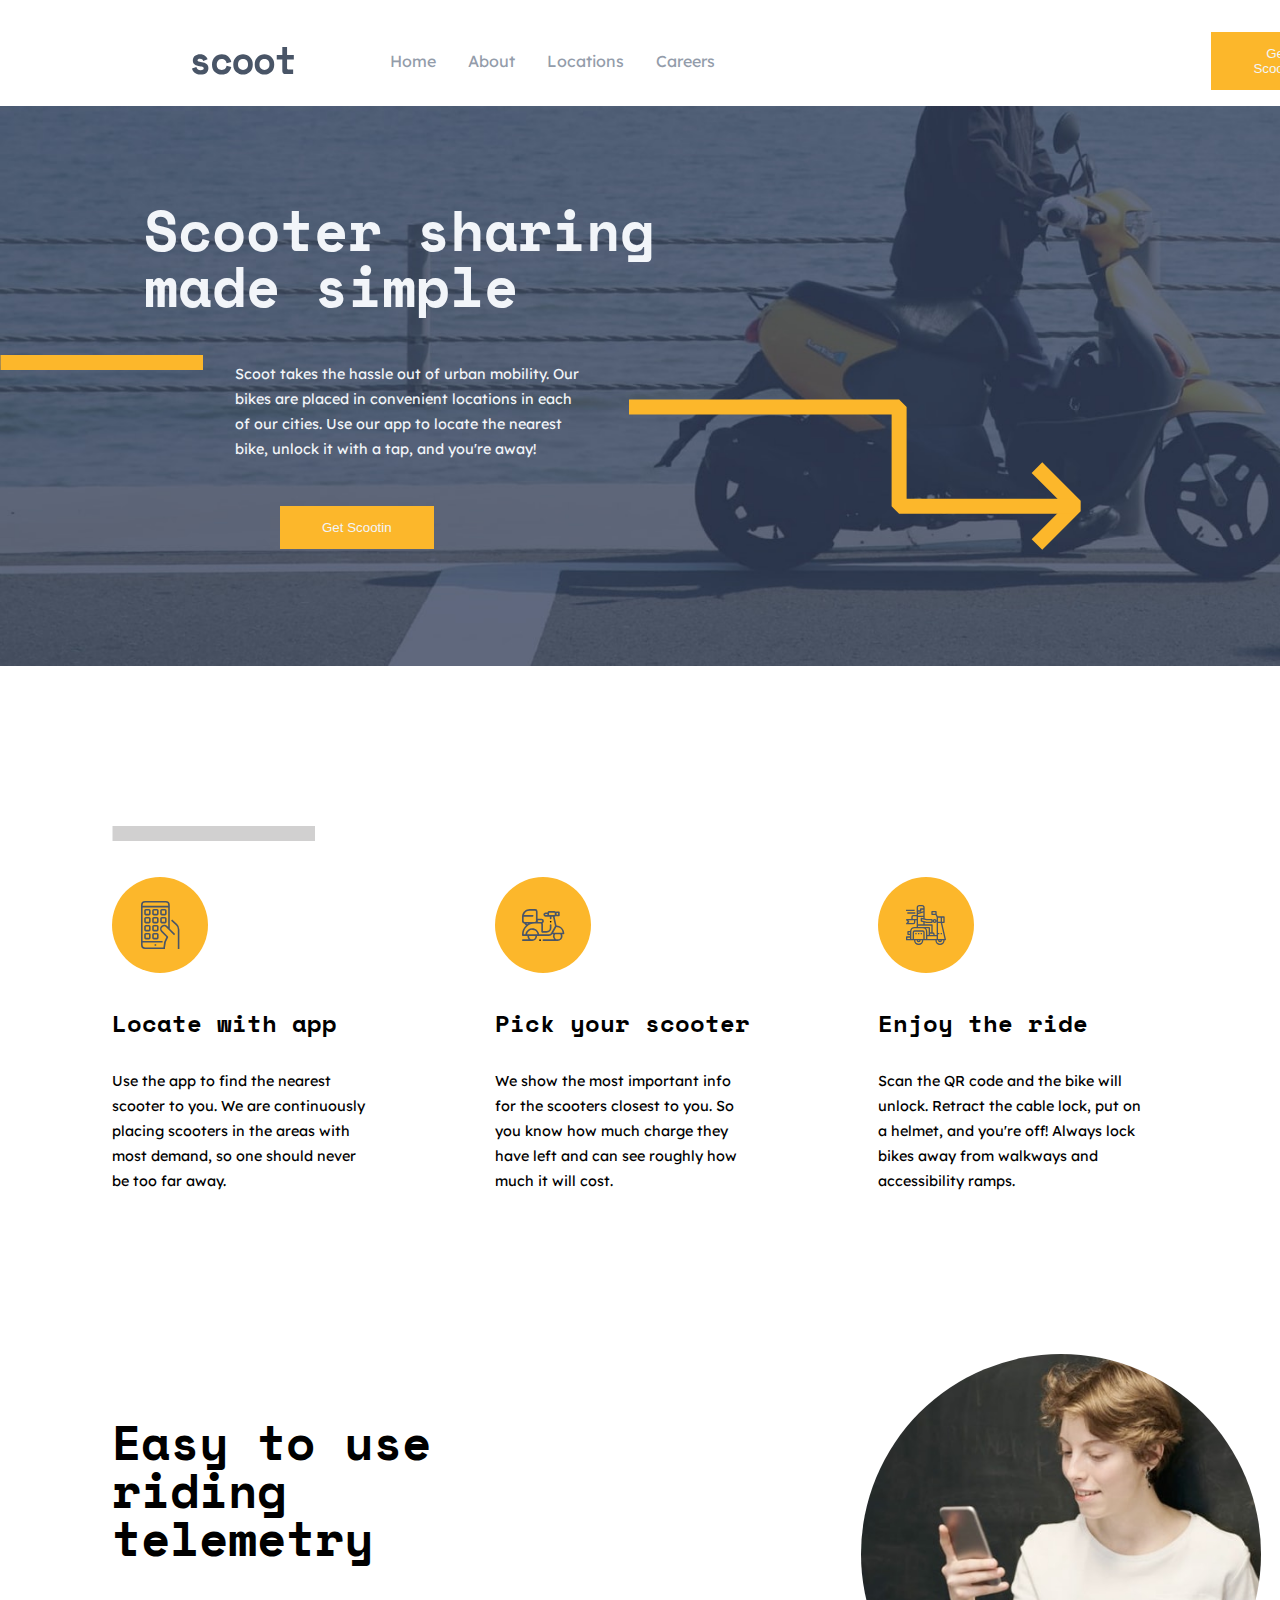
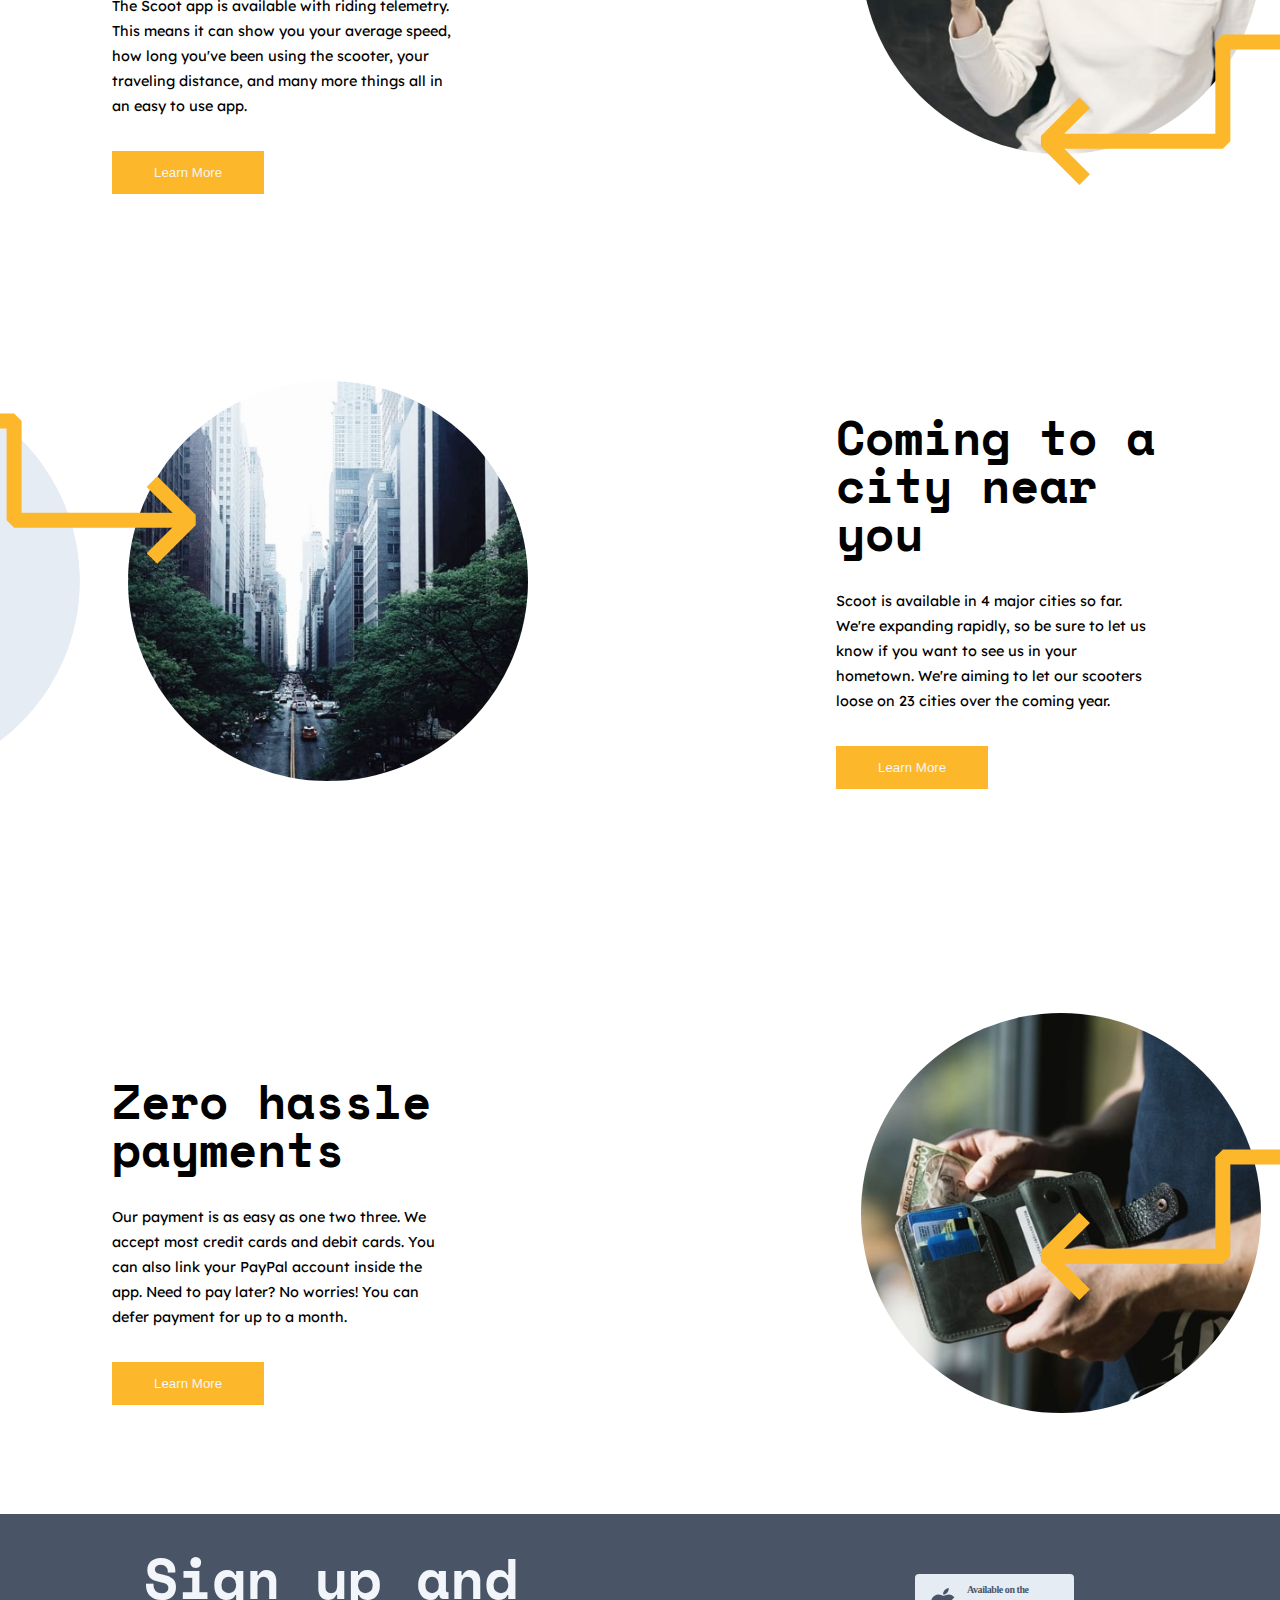
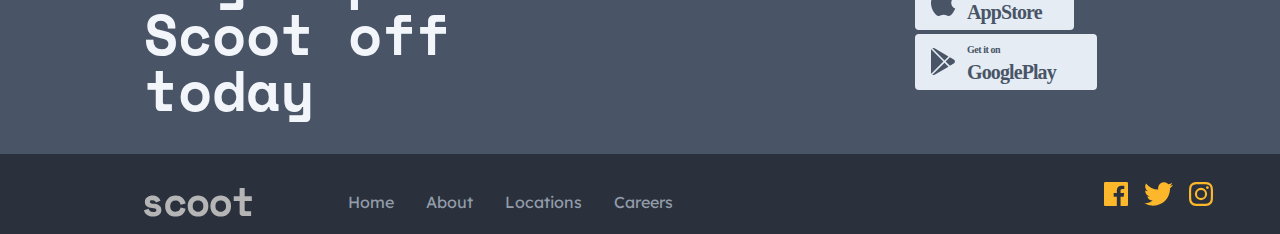
==== commit bad7fa63: "Finish building benefits section and begin building Accordian FAQ section of about.html" ====
--- a/index.html
+++ b/index.html
@@ -58,7 +58,7 @@
 
     <section class="steps-section">
       <div class="steps-background">
-        <img src="./assets/patterns/line.svg" alt="Background Line">
+        <img src="./assets/patterns/line.svg" alt="Background Line" />
       </div>
       <div class="section-cards">
         <div class="card-1">
@@ -112,7 +112,9 @@
 
         <div class="benefits-image-right">
           <img src="./assets/images/telemetry.jpg" alt="Woman using app" />
-          <img src="./assets/patterns/circle.svg" alt="Circle" />
+          <div class="benefits-circle">
+            <img src="./assets/patterns/circle.svg" alt="Circle" />
+          </div>
         </div>
       </div>
 
@@ -122,7 +124,10 @@
 
       <div class="benefit-2">
         <div class="benefits-image-left">
-          <img src="./assets/patterns/circle.svg" alt="Circle" />
+          <div class="benefits-circle">
+            <img src="./assets/patterns/circle.svg" alt="Circle" />
+          </div>
+
           <img src="./assets/images/near-you.jpg" alt="City" />
         </div>
 
@@ -140,24 +145,6 @@
           </p>
           <button class="benefits-btn">Learn More</button>
         </div>
-        <!-- <div class="text-right">
-          <h2>Easy to use riding telemetry</h2>
-          <p>
-            The Scoot app is available with riding telemetry. This means it can
-            show you your average speed, how long you've been using the scooter,
-            your traveling distance, and many more things all in an easy to use
-            app.
-          </p>
-          <button class="benefits-btn">Learn More</button>
-        </div>
-
-        <div class="benefits-image-left">
-          <img src="./assets/patterns/circle.svg" alt="Circle" />
-          <img src="./assets/images/telemetry.jpg" alt="Woman using app" />          
-        </div> -->
-      </div>
-
-        
       </div>
       <div class="benefit-3">
         <div class="text-left">
@@ -173,7 +160,9 @@
 
         <div class="benefits-image-right">
           <img src="./assets/images/payments.jpg" alt="Money in wallet" />
-          <img src="./assets/patterns/circle.svg" alt="Circle" />
+          <div class="benefits-circle">
+            <img src="./assets/patterns/circle.svg" alt="Circle" />
+          </div>
         </div>
       </div>
 
--- a/css/style.css
+++ b/css/style.css
@@ -20,6 +20,12 @@
 }
 
 @font-face {
+  font-family: 'SpaceMono-Regular';
+  src: url('../fonts/Space_Mono/SpaceMono-Regular.ttf');
+  format: 'true-type';
+}
+
+@font-face {
   font-family: 'LexendDeca-Regular';
   src: url('../fonts/Lexend_Deca/static/LexendDeca-Regular.ttf');
   format: 'true-type';
@@ -101,6 +107,13 @@
   margin: 0 1rem;
   text-decoration: none;
   color: var(--dim-grey);
+}
+
+/* Mobile Navigation */
+@media only screen and (max-width: 600px) {
+  .navigation-container {
+    display: none;
+  }
 }
 
 /* Header: Home Page */
@@ -138,20 +151,82 @@
   margin: 9rem 0 0 17.5rem;
 }
 
+/* Mobile Header: Home Page */
+@media only screen and (max-width: 600px) {
+  .home-page-header {
+    height: 45rem;
+    background: url('../assets/images/home-hero-mobile.jpg') no-repeat 0 0;
+    background-size: cover;
+    overflow: hidden;
+  }
+
+  .home-page-header h1 {
+    font-family: 'SpaceMono-Regular';
+    font-size: 2.5rem;
+    text-align: center;
+    width: 95%;
+    margin: 6rem auto;
+    margin-bottom: 6rem;
+  }
+
+  .home-page-header p {
+    width: 71%;
+    text-align: center;
+    margin: 0 auto;
+    margin-bottom: 3rem;
+  }
+
+  .steps-paragraph {
+    display: flex;
+    align-items: center;
+    margin: 3rem 0 0 0;
+    border: 0;
+    height: 0;
+  }
+
+  .steps-arrow {
+    display: none;
+  }
+
+  .steps-line {
+    display: none;
+  }
+
+  header button {
+    margin: 9rem;
+    width: 40%;
+  }
+}
+
 /* About Header */
 .about-header {
   display: flex;
   align-items: center;
   padding-left: 12rem;
+  margin-bottom: 8rem;
   height: 10rem;
   background: url('../assets/images/about-hero-desktop.jpg') no-repeat 0 0;
   background-position: center;
+  background-size: cover;
   background-color: var(--dark-navy);
   overflow: hidden;
 }
 
 .about-header .steps-circles {
   margin: 0 0 0 62rem;
+}
+
+/* FAQ Accordian */
+.faq {
+  display: flex;
+}
+
+ul li {
+  list-style: none;
+}
+
+.faq li.question-responses {
+  display: none;
 }
 
 /* Careers Header */
@@ -163,6 +238,7 @@
   background: url('../assets/images/careers-locations-hero-desktop.jpg')
     no-repeat 0 0;
   background-position: center;
+  background-size: cover;
   background-color: var(--dark-navy);
   overflow: hidden;
 }
@@ -180,6 +256,7 @@
   background: url('../assets/images/careers-locations-hero-desktop.jpg')
     no-repeat 0 0;
   background-position: center;
+  background-size: cover;
   background-color: var(--dark-navy);
   overflow: hidden;
 }
@@ -319,7 +396,7 @@
 
 .benefits-arrow-icon-1 {
   position: relative;
-  margin: -8rem 0 0 55rem;
+  margin: -12rem 0 0 65rem;
 }
 
 .benefits-arrow-icon-2 {
@@ -330,6 +407,115 @@
 .benefits-arrow-icon-3 {
   position: relative;
   margin: -18rem 0 0 65rem;
+}
+
+/* Benefits Section: Mobile */
+@media only screen and (max-width: 600px) {
+  .benefits-section {
+    flex-direction: column;
+    overflow: hidden;
+    height: 110rem;
+  }
+
+  .text-left {
+    width: 90%;
+    margin: 4rem 0;
+  }
+
+  .text-left h2 {
+    font-size: 2rem;
+    text-align: center;
+    width: 90%;
+  }
+
+  .text-left p {
+    font-size: 1rem;
+    text-align: center;
+    width: 90%;
+    margin: 2rem 0;
+  }
+
+  .text-right {
+    width: 90%;
+    margin: 2rem 0 0 40rem;
+  }
+
+  .text-right h2 {
+    font-size: 0.5rem;
+    text-align: center;
+    width: 90%;
+  }
+
+  .text-right p {
+    width: 72%;
+    margin: 2rem 0;
+  }
+
+  .benefits-btn {
+    margin-bottom: 2rem;
+    width: 50%;
+    margin: 0 4rem;
+  }
+
+  .benefit-1,
+  .benefit-3 {
+    flex-direction: column-reverse;
+    padding: 1rem;
+  }
+
+  .benefit-2 {
+    flex-direction: column;
+    padding: 0 7rem 0 0;
+    width: 100%;
+  }
+
+  .benefit-2,
+  .benefit-3 {
+    margin-top: 12rem;
+  }
+
+  .benefits-image-right {
+    flex-direction: column;
+    width: 90%;
+  }
+
+  .benefits-image-right img {
+    height: 20rem;
+    border-radius: 50%;
+    margin: 0 3rem;
+    margin-right: 0;
+  }
+
+  .benefits-image-left {
+    flex-direction: column-reverse;
+    width: 40%;
+    margin-left: -20rem;
+  }
+
+  .benefits-image-left img {
+    height: 25rem;
+    border-radius: 50%;
+    margin: 0 3rem 0 0;
+  }
+
+  .benefits-circle {
+    display: none;
+  }
+
+  .benefits-arrow-icon-1 {
+    position: relative;
+    margin: -8rem 0 0 55rem;
+  }
+
+  .benefits-arrow-icon-2 {
+    position: relative;
+    margin: 2rem 0 0 -28rem;
+  }
+
+  .benefits-arrow-icon-3 {
+    position: relative;
+    margin: -18rem 0 0 65rem;
+  }
 }
 
 /* Arrows */
